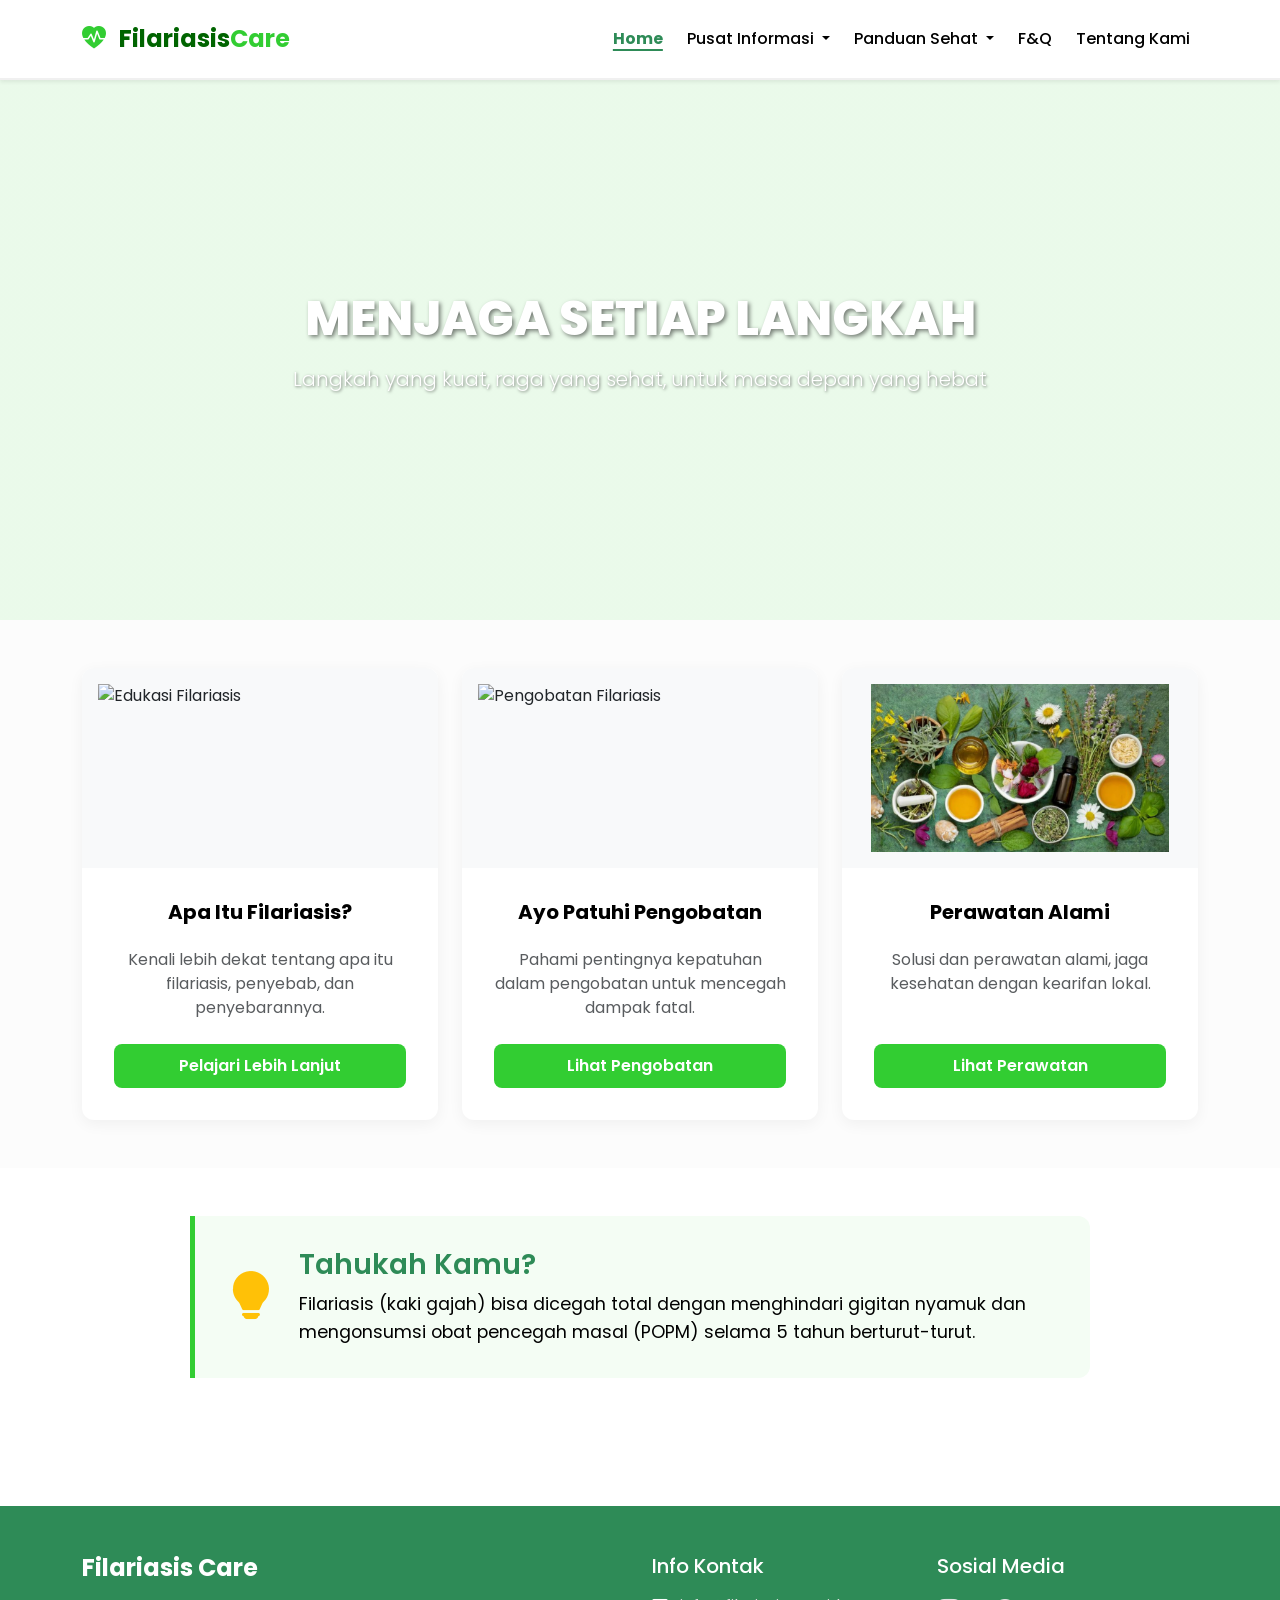
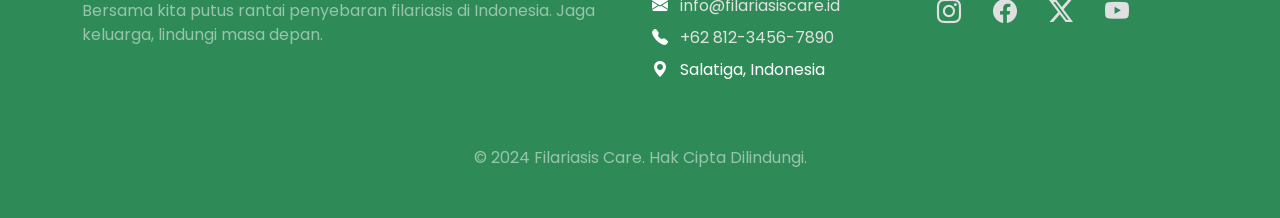
==== filariasis-care/index.html @ c5ff890a "nav update" ====
<!DOCTYPE html>
<html lang="id">

<head>
    <meta charset="UTF-8">
    <meta name="viewport" content="width=device-width, initial-scale=1.0">
    <title>Filariasis Care - Home</title>

    <link href="https://fonts.googleapis.com/css2?family=Poppins:wght@300;400;500;600;700;800&display=swap"
        rel="stylesheet">

    <!-- Bootstrap 5 -->
    <link href="https://cdn.jsdelivr.net/npm/bootstrap@5.3.2/dist/css/bootstrap.min.css" rel="stylesheet">
    <!-- Bootstrap Icons -->
    <link rel="stylesheet" href="https://cdn.jsdelivr.net/npm/bootstrap-icons@1.11.1/font/bootstrap-icons.css">
    <!-- Buat connect ke CSS -->
    <link rel="stylesheet" href="style.css">
</head>

<body>

    <!-- Header/Navbar -->
    <nav class="navbar navbar-expand-lg navbar-custom py-3 sticky-top shadow-sm">
        <div class="container">
            <a class="navbar-brand navbar-brand-logo" href="index.html">
                <i class="bi bi-heart-pulse-fill me-2" style="color: var(--btn-color);"></i>
                Filariasis<span>Care</span>
            </a>
            <button class="navbar-toggler" type="button" data-bs-toggle="collapse" data-bs-target="#navbarNav"
                aria-controls="navbarNav" aria-expanded="false" aria-label="Toggle navigation">
                <span class="navbar-toggler-icon"></span>
            </button>
            <div class="collapse navbar-collapse justify-content-end" id="navbarNav">
                <ul class="navbar-nav gap-2">
                    <li class="nav-item">
                        <a class="nav-link active fw-bold" href="index.html">Home</a>
                    </li>
                    <li class="nav-item dropdown">
                        <a class="nav-link dropdown-toggle" href="#" role="button" data-bs-toggle="dropdown"
                            aria-expanded="false">
                            Pusat Informasi
                        </a>
                        <ul class="dropdown-menu border-0 shadow-sm">
                            <li><a class="dropdown-item" href="infografis.html">Infografis</a></li>
                            <li><a class="dropdown-item" href="edukasi.html">Edukasi</a></li>
                        </ul>
                    </li>
                    <li class="nav-item dropdown">
                        <a class="nav-link dropdown-toggle" href="#" role="button" data-bs-toggle="dropdown"
                            aria-expanded="false">
                            Panduan Sehat
                        </a>
                        <ul class="dropdown-menu border-0 shadow-sm">
                            <li><a class="dropdown-item" href="pengobatan.html">Kepatuhan Pengobatan</a></li>
                            <li><a class="dropdown-item" href="perawatan-alami.html">Perawatan Alami</a></li>
                        </ul>
                    </li>
                    <li class="nav-item">
                        <a class="nav-link" href="f-q.html">F&Q</a>
                    </li>
                    <li class="nav-item">
                        <a class="nav-link" href="tentang-kami.html">Tentang Kami</a>
                    </li>
                </ul>
            </div>
        </div>
    </nav>

    <!-- Main -->
    <main>
        <!-- Section 1: Hero -->
        <section class="hero-section text-center">
            <div class="container">
                <h1 class="hero-title">MENJAGA SETIAP LANGKAH</h1>
                <p class="hero-subtitle">Langkah yang kuat, raga yang sehat, untuk masa depan yang hebat</p>
            </div>
        </section>

        <!-- Section 2: Cards -->
        <section class="py-5" style="background-color: #fcfcfc;">
            <div class="container">
                <div class="row g-4 align-items-stretch">

                    <!-- Card 1 -->
                    <div class="col-md-4">
                        <div class="card custom-card">
                            <div class="card-img-top-wrapper">
                                <!-- tempat Image -->
                                <img src="/filariasiscare_assets/home/Apaitu.png" alt="Edukasi Filariasis">
                            </div>
                            <div class="card-body">
                                <h3 class="card-title">Apa Itu Filariasis?</h3>
                                <p class="card-text text-muted mb-4 text-center">Kenali lebih dekat tentang apa itu
                                    filariasis, penyebab, dan penyebarannya.</p>
                                <div class="text-center mt-auto">
                                    <a href="edukasi.html" class="btn btn-custom w-100">Pelajari Lebih Lanjut</a>
                                </div>
                            </div>
                        </div>
                    </div>

                    <!-- Card 2 -->
                    <div class="col-md-4">
                        <div class="card custom-card">
                            <div class="card-img-top-wrapper">
                                <!-- tempat Image -->
                                <img src="/filariasiscare_assets/home/Pengobatan.png" alt="Pengobatan Filariasis">
                            </div>
                            <div class="card-body">
                                <h3 class="card-title">Ayo Patuhi Pengobatan</h3>
                                <p class="card-text text-muted mb-4 text-center">Pahami pentingnya kepatuhan dalam
                                    pengobatan untuk mencegah dampak fatal.</p>
                                <div class="text-center mt-auto">
                                    <a href="pengobatan.html" class="btn btn-custom w-100">Lihat Pengobatan</a>
                                </div>
                            </div>
                        </div>
                    </div>

                    <!-- Card 3 -->
                    <div class="col-md-4">
                        <div class="card custom-card">
                            <div class="card-img-top-wrapper">
                                <!-- tempat Image -->
                                <img src="filariasiscare_assets/home/PerawatanAlami.png" alt="Perawatan Alami">
                            </div>
                            <div class="card-body">
                                <h3 class="card-title">Perawatan Alami</h3>
                                <p class="card-text text-muted mb-4 text-center">Solusi dan perawatan alami, jaga
                                    kesehatan dengan kearifan lokal.</p>
                                <div class="text-center mt-auto">
                                    <a href="perawatan-alami.html" class="btn btn-custom w-100">Lihat Perawatan</a>
                                </div>
                            </div>
                        </div>
                    </div>

                </div>
            </div>
        </section>

        <!-- Section 3: Info -->
        <section class="py-5">
            <div class="container">
                <div class="info-section mx-auto" style="max-width: 900px;">
                    <i class="bi bi-lightbulb-fill info-icon"></i>
                    <div class="info-text">
                        <h3 class="section-title mb-2">Tahukah Kamu?</h3>
                        <p>Filariasis (kaki gajah) bisa dicegah total dengan menghindari gigitan nyamuk dan mengonsumsi
                            obat pencegah masal (POPM) selama 5 tahun berturut-turut.</p>
                    </div>
                </div>
            </div>
        </section>
    </main>

    <!-- Footer -->
    <footer>
        <div class="container">
            <div class="row g-4">
                <div class="col-md-6 text-center text-md-start">
                    <h4 class="mb-3 text-white fw-bold">Filariasis Care</h4>
                    <p class="mb-0 text-white-50">Bersama kita putus rantai penyebaran filariasis di Indonesia. Jaga
                        keluarga, lindungi masa depan.</p>
                </div>
                <div class="col-md-3 text-center text-md-start">
                    <h5 class="text-white mb-3">Info Kontak</h5>
                    <ul class="list-unstyled">
                        <li class="mb-2"><i class="bi bi-envelope-fill me-2"></i> <a
                                href="mailto:info@filariasiscare.id">info@filariasiscare.id</a></li>
                        <li class="mb-2"><i class="bi bi-telephone-fill me-2"></i> <a href="tel:+628123456789">+62
                                812-3456-7890</a></li>
                        <li><i class="bi bi-geo-alt-fill me-2"></i> Salatiga, Indonesia</li>
                    </ul>
                </div>
                <div class="col-md-3 text-center text-md-start">
                    <h5 class="text-white mb-3">Sosial Media</h5>
                    <div class="social-icons d-flex justify-content-center justify-content-md-start gap-3">
                        <a href="#"><i class="bi bi-instagram"></i></a>
                        <a href="#"><i class="bi bi-facebook"></i></a>
                        <a href="#"><i class="bi bi-twitter-x"></i></a>
                        <a href="#"><i class="bi bi-youtube"></i></a>
                    </div>
                </div>
            </div>
            <div class="row mt-5">
                <div class="col-12 text-center text-white-50">
                    <p class="mb-0">&copy; 2024 Filariasis Care. Hak Cipta Dilindungi.</p>
                </div>
            </div>
        </div>
    </footer>

    <!-- Bootstrap 5 JS -->
    <script src="https://cdn.jsdelivr.net/npm/bootstrap@5.3.2/dist/js/bootstrap.bundle.min.js"></script>
</body>

</html>
---- filariasis-care/style.css ----
:root {
  --bg-color: #ffffff;
  --page-title: #006400;
  --section-title: #2E8B57;
  --card-text: #000000;
  --btn-color: #32CD32;
  --btn-hover: #2db32d;
}

body {
  background-color: var(--bg-color);
  font-family: 'Poppins', sans-serif;
  color: var(--card-text);
}

h1.page-title,
h2.page-title {
  color: var(--page-title);
  font-weight: 700;
}

h2.section-title,
h3.section-title {
  color: var(--section-title);
  font-weight: 600;
}

.btn-custom {
  background-color: var(--btn-color);
  color: #fff;
  border: none;
  border-radius: 8px;
  padding: 10px 20px;
  font-weight: 600;
  transition: all 0.3s ease;
}

.btn-custom:hover {
  background-color: var(--btn-hover);
  color: #fff;
  transform: translateY(-2px);
  box-shadow: 0 4px 8px rgba(0, 0, 0, 0.1);
}

/* Navbar Custom */
.navbar-custom {
  background-color: var(--bg-color);
  border-bottom: 2px solid #f0f0f0;
}

.navbar-custom .nav-link {
  color: var(--card-text);
  font-weight: 500;
  transition: color 0.3s ease;
}

.navbar-custom .nav-link:hover,
.navbar-custom .nav-link.active,
.navbar-custom .show>.nav-link {
  color: var(--section-title);
  text-decoration: underline;
  text-underline-offset: 5px;
  text-decoration-thickness: 2px;
}

.navbar-custom .dropdown-menu {
  border-radius: 12px;
  padding: 0.5rem;
  margin-top: 10px;
  background-color: #ffffff;
}

.navbar-custom .dropdown-item {
  border-radius: 8px;
  padding: 0.6rem 1.2rem;
  font-weight: 500;
  color: var(--card-text);
  transition: all 0.2s ease;
}

.navbar-custom .dropdown-item:hover {
  background-color: #f4fdf4;
  color: var(--section-title);
  transform: translateX(5px);
}

.navbar-brand-logo {
  font-size: 1.5rem;
  font-weight: 700;
  color: var(--page-title);
  text-decoration: none;
}

.navbar-brand-logo span {
  color: var(--btn-color);
}

/* Hero Section */
.hero-section {
  position: relative;
  background: linear-gradient(rgba(50, 205, 50, 0.1), rgba(50, 205, 50, 0.1)), url('/filariasiscare_assets/home/MenjagaSetiapLangkah.png') no-repeat center center/cover;
  height: 60vh;
  display: flex;
  align-items: center;
  justify-content: center;
  text-align: center;
  color: #fff;
}

.hero-title {
  font-size: 3rem;
  font-weight: 800;
  margin-bottom: 1rem;
  text-shadow: 2px 2px 4px rgba(0, 0, 0, 0.5);
}

.hero-subtitle {
  font-size: 1.25rem;
  font-weight: 300;
  text-shadow: 1px 1px 3px rgba(0, 0, 0, 0.5);
}

/* Cards */
.custom-card {
  border: none;
  border-radius: 12px;
  box-shadow: 0 4px 15px rgba(0, 0, 0, 0.05);
  transition: transform 0.3s ease, box-shadow 0.3s ease;
  height: 100%;
  overflow: hidden;
}

.custom-card:hover {
  transform: translateY(-5px);
  box-shadow: 0 10px 25px rgba(0, 0, 0, 0.1);
}

.custom-card .card-body {
  padding: 2rem;
  display: flex;
  flex-direction: column;
  justify-content: space-between;
}

.custom-card .card-title {
  font-size: 1.25rem;
  font-weight: 700;
  color: var(--card-text);
  margin-bottom: 1.5rem;
  text-align: center;
}

.custom-card .card-img-top-wrapper {
  height: 200px;
  width: 100%;
  overflow: hidden;
  background-color: #f8f9fa;
  display: flex;
  align-items: center;
  justify-content: center;
}

.custom-card .card-img-top-wrapper img {
  width: 100%;
  height: 100%;
  object-fit: contain;
  padding: 1rem;
}


.scrolling-wrapper {
  display: flex;
  flex-wrap: nowrap;
  overflow-x: auto;
  -webkit-overflow-scrolling: touch;
  padding-bottom: 1rem;
  gap: 1.5rem;
}

.scrolling-wrapper .card {
  flex: 0 0 auto;
  width: 280px;
}

.scrolling-wrapper::-webkit-scrollbar {
  height: 8px;
}

.scrolling-wrapper::-webkit-scrollbar-track {
  background: #f1f1f1;
  border-radius: 4px;
}

.scrolling-wrapper::-webkit-scrollbar-thumb {
  background: rgb(200, 200, 200);
  border-radius: 4px;
}

.scrolling-wrapper::-webkit-scrollbar-thumb:hover {
  background: rgb(160, 160, 160);
}

/* Info Section */
.info-section {
  background-color: #f4fdf4;
  border-left: 5px solid var(--btn-color);
  padding: 2rem;
  border-radius: 0 12px 12px 0;
  display: flex;
  align-items: center;
  gap: 1.5rem;
}

.info-icon {
  font-size: 3rem;
  color: #ffc107;
}

.info-text h3 {
  margin-bottom: 0.5rem;
}

.info-text p {
  margin-bottom: 0;
  font-size: 1.1rem;
  line-height: 1.6;
}

/* Footer */
footer {
  background-color: var(--section-title);
  color: #ffffff;
  padding: 3rem 0;
  margin-top: 5rem;
}

footer a {
  color: #e0e0e0;
  text-decoration: none;
  transition: color 0.3s;
}

footer a:hover {
  color: #ffffff;
}

footer .social-icons a {
  font-size: 1.5rem;
  margin-right: 1rem;
}
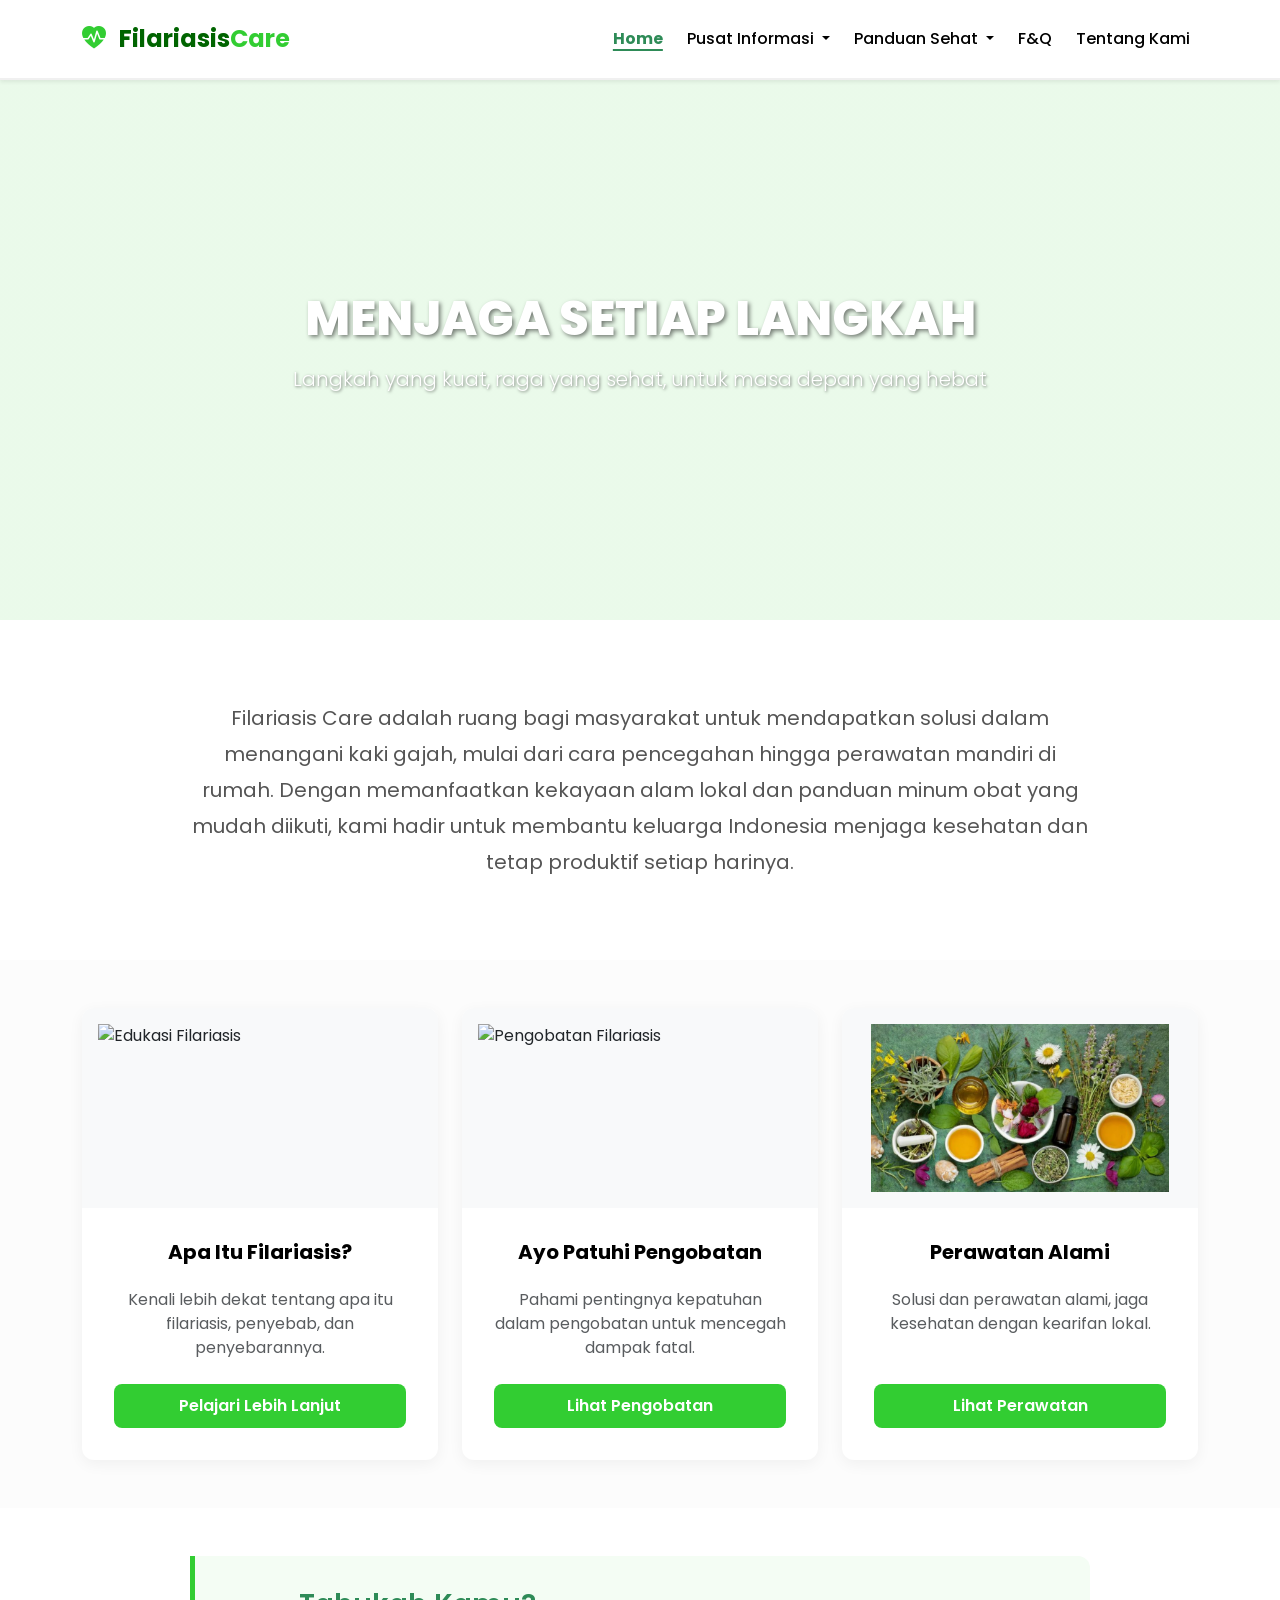
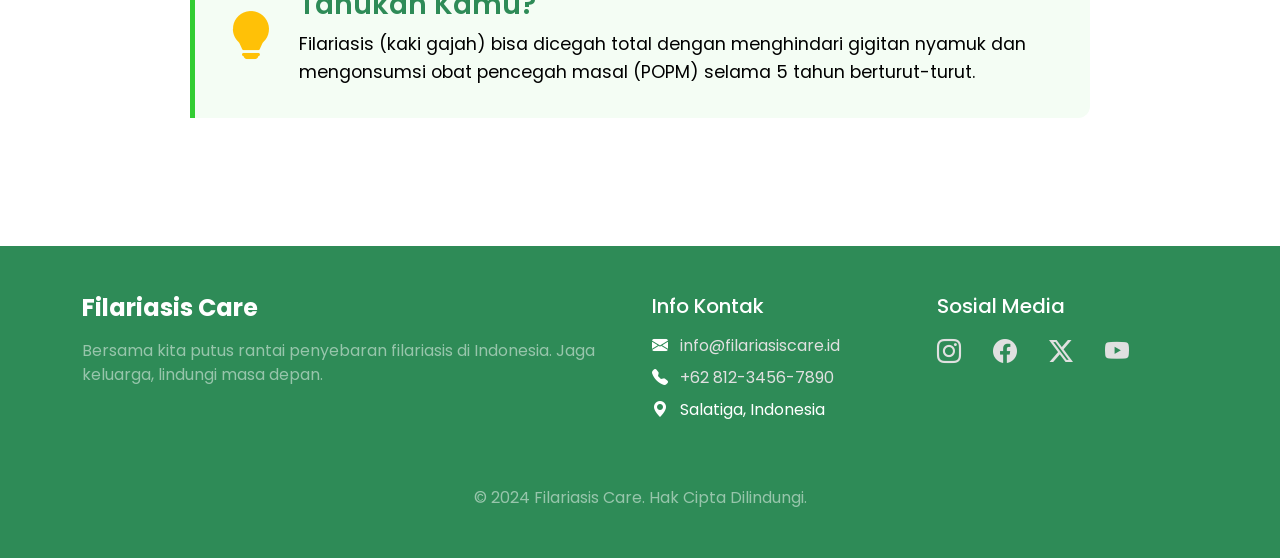
==== commit f7349a30: "home update" ====
--- a/filariasis-care/index.html
+++ b/filariasis-care/index.html
@@ -76,6 +76,18 @@
             </div>
         </section>
 
+        <!-- Section: Home Intro -->
+        <section class="home-intro text-center">
+            <div class="container">
+                <p class="home-intro-text">
+                    Filariasis Care adalah ruang bagi masyarakat untuk mendapatkan solusi dalam menangani kaki gajah,
+                    mulai dari cara pencegahan hingga perawatan mandiri di rumah. Dengan memanfaatkan kekayaan alam
+                    lokal dan panduan minum obat yang mudah diikuti, kami hadir untuk membantu keluarga Indonesia
+                    menjaga kesehatan dan tetap produktif setiap harinya.
+                </p>
+            </div>
+        </section>
+
         <!-- Section 2: Cards -->
         <section class="py-5" style="background-color: #fcfcfc;">
             <div class="container">
--- a/filariasis-care/style.css
+++ b/filariasis-care/style.css
@@ -120,6 +120,21 @@
   text-shadow: 1px 1px 3px rgba(0, 0, 0, 0.5);
 }
 
+/* Home Intro Section */
+.home-intro {
+  padding: 5rem 0;
+  background-color: #ffffff;
+}
+
+.home-intro-text {
+  font-size: 1.25rem;
+  line-height: 1.8;
+  color: #555;
+  max-width: 900px;
+  margin: 0 auto;
+  font-weight: 400;
+}
+
 /* Cards */
 .custom-card {
   border: none;
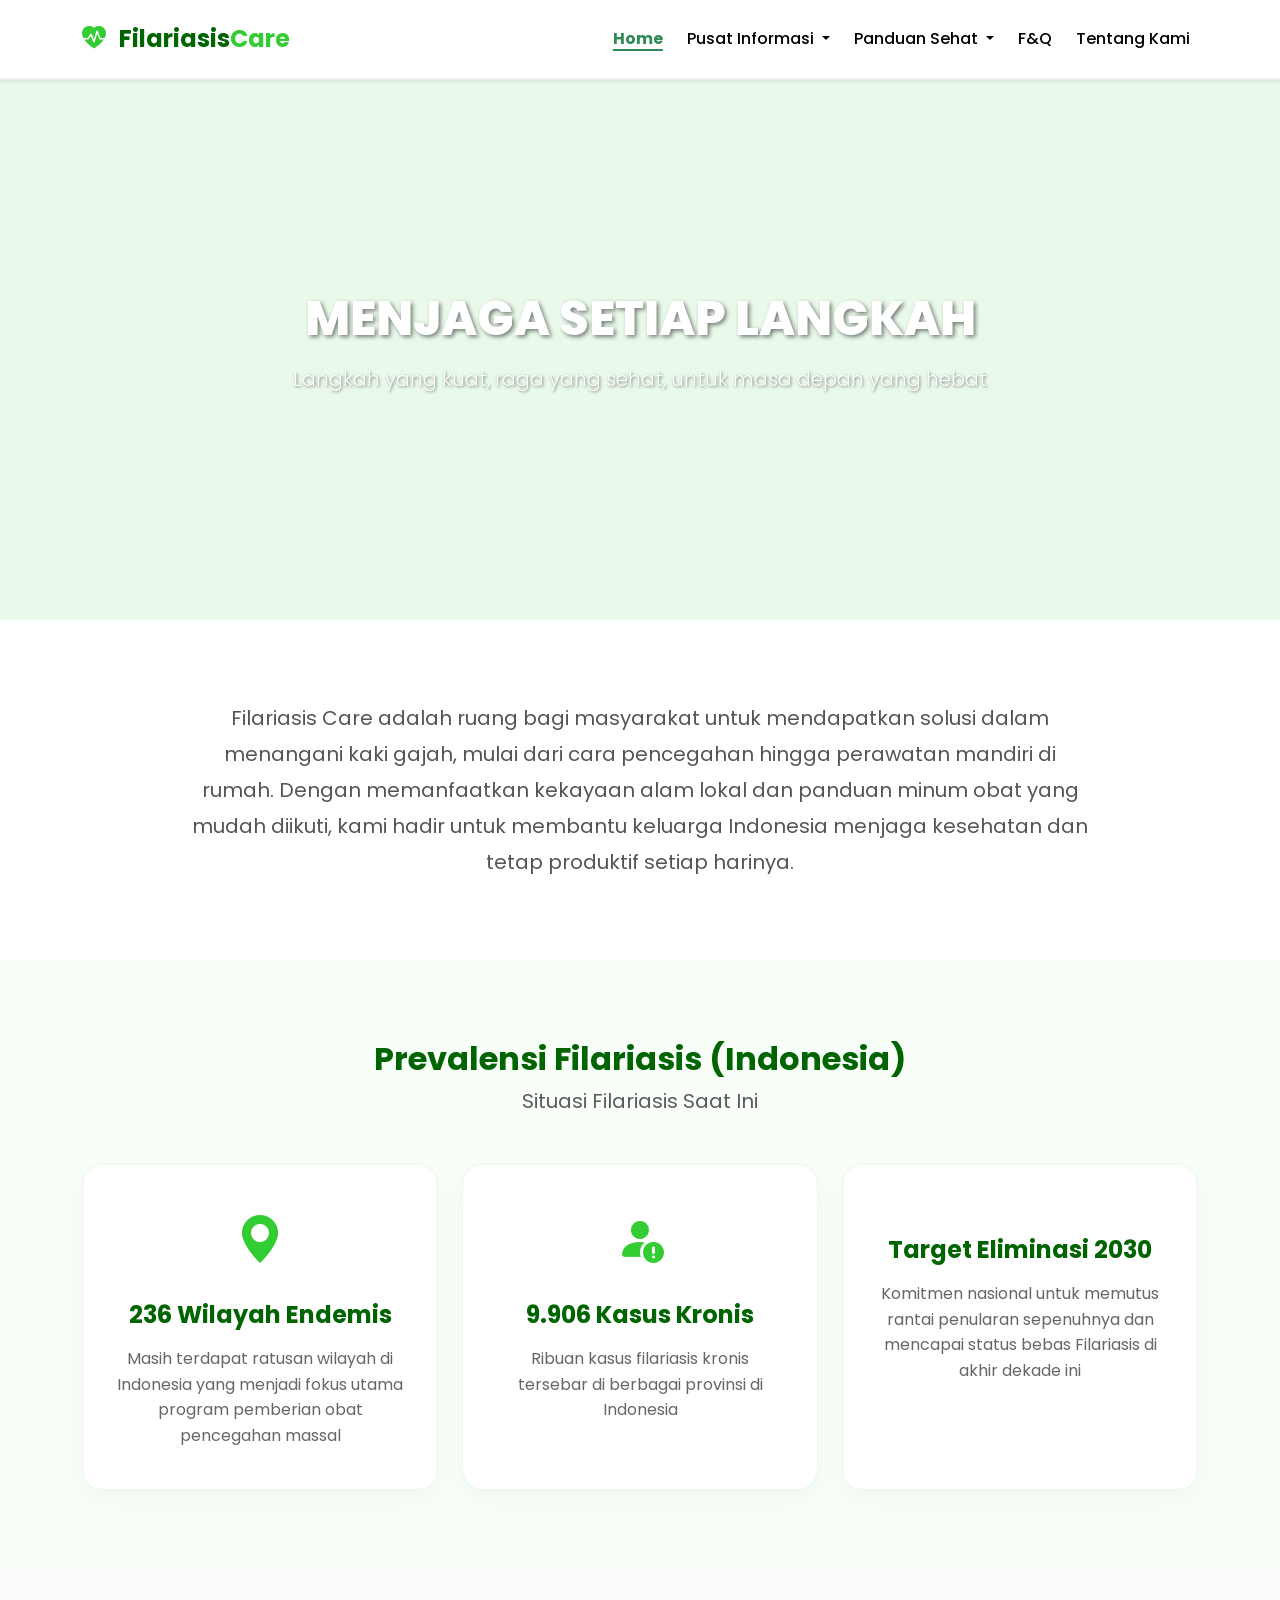
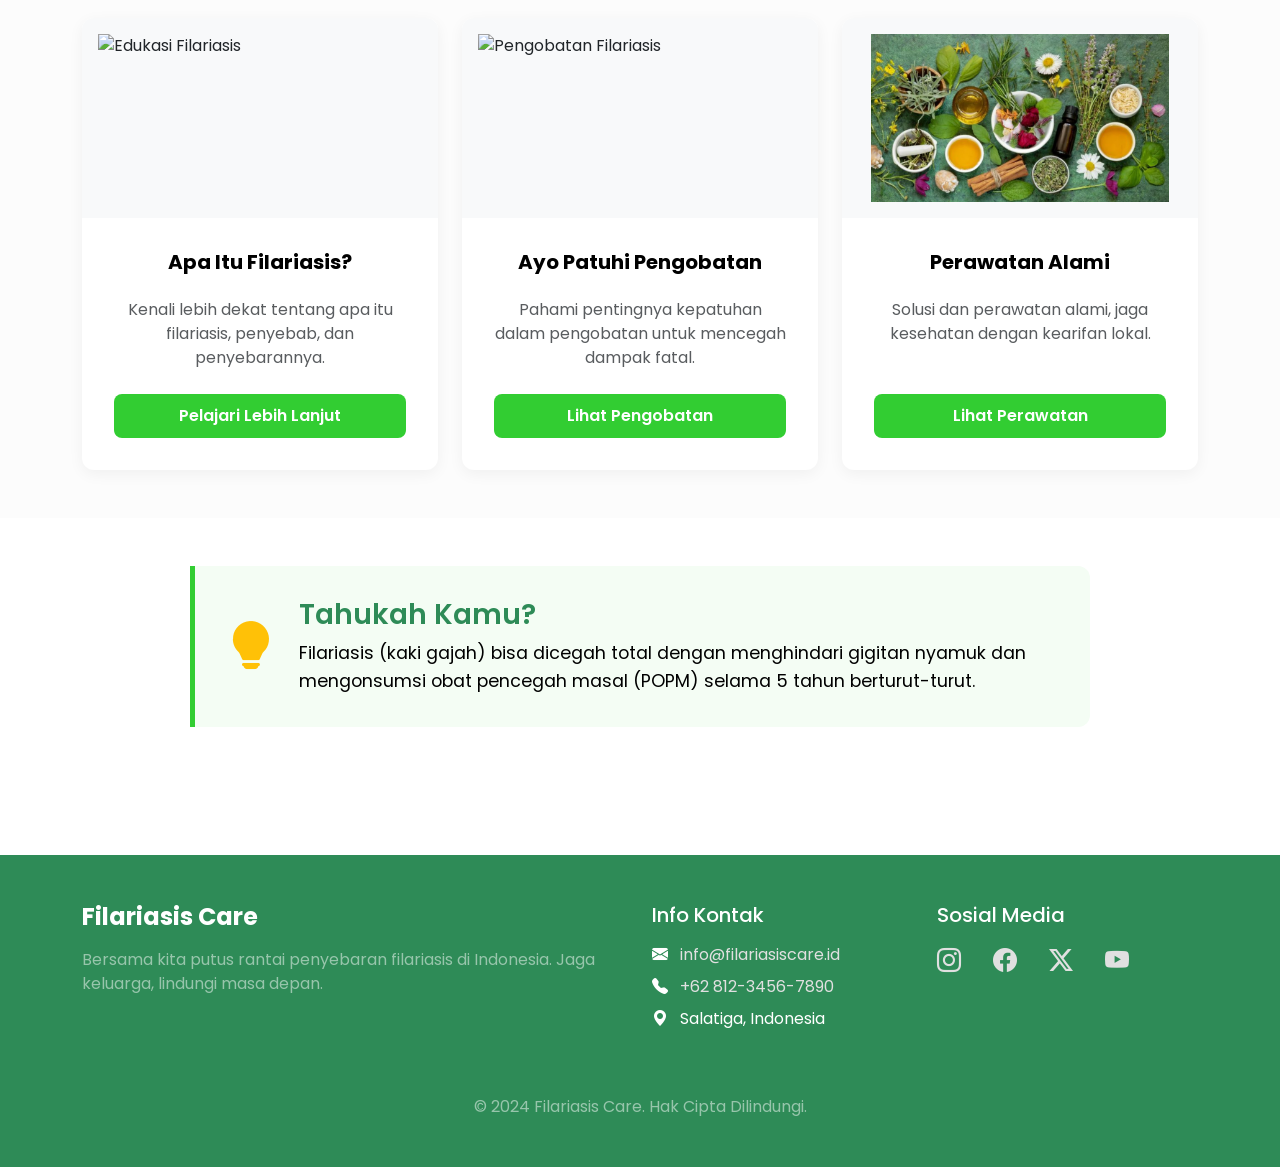
==== commit c3794c8c: "home update" ====
--- a/filariasis-care/index.html
+++ b/filariasis-care/index.html
@@ -88,6 +88,45 @@
             </div>
         </section>
 
+        <!-- Section: Prevalensi -->
+        <section class="prevalence-section">
+            <div class="container">
+                <div class="text-center mb-5">
+                    <h2 class="page-title mb-2">Prevalensi Filariasis (Indonesia)</h2>
+                    <p class="text-muted fs-5">Situasi Filariasis Saat Ini</p>
+                </div>
+                <div class="row g-4">
+                    <!-- Card 1 -->
+                    <div class="col-md-4">
+                        <div class="prevalence-card text-center">
+                            <i class="bi bi-geo-alt-fill prevalence-icon"></i>
+                            <h3 class="prevalence-title">236 Wilayah Endemis</h3>
+                            <p class="prevalence-text">Masih terdapat ratusan wilayah di Indonesia yang menjadi fokus
+                                utama program pemberian obat pencegahan massal</p>
+                        </div>
+                    </div>
+                    <!-- Card 2 -->
+                    <div class="col-md-4">
+                        <div class="prevalence-card text-center">
+                            <i class="bi bi-person-fill-exclamation prevalence-icon"></i>
+                            <h3 class="prevalence-title">9.906 Kasus Kronis</h3>
+                            <p class="prevalence-text">Ribuan kasus filariasis kronis tersebar di berbagai provinsi di
+                                Indonesia</p>
+                        </div>
+                    </div>
+                    <!-- Card 3 -->
+                    <div class="col-md-4">
+                        <div class="prevalence-card text-center">
+                            <i class="bi bi-target prevalence-icon"></i>
+                            <h3 class="prevalence-title">Target Eliminasi 2030</h3>
+                            <p class="prevalence-text">Komitmen nasional untuk memutus rantai penularan sepenuhnya dan
+                                mencapai status bebas Filariasis di akhir dekade ini</p>
+                        </div>
+                    </div>
+                </div>
+            </div>
+        </section>
+
         <!-- Section 2: Cards -->
         <section class="py-5" style="background-color: #fcfcfc;">
             <div class="container">
--- a/filariasis-care/style.css
+++ b/filariasis-care/style.css
@@ -135,6 +135,50 @@
   font-weight: 400;
 }
 
+/* Prevalence Section */
+.prevalence-section {
+  padding: 5rem 0;
+  background-color: #f8fef8;
+}
+
+.prevalence-card {
+  background: #ffffff;
+  border: none;
+  border-radius: 20px;
+  padding: 2.5rem 2rem;
+  height: 100%;
+  transition: all 0.3s ease;
+  box-shadow: 0 10px 30px rgba(0, 0, 0, 0.03);
+  border: 1px solid rgba(50, 205, 50, 0.1);
+}
+
+.prevalence-card:hover {
+  transform: translateY(-10px);
+  box-shadow: 0 15px 40px rgba(0, 0, 0, 0.08);
+  border-color: var(--btn-color);
+}
+
+.prevalence-icon {
+  font-size: 3rem;
+  color: var(--btn-color);
+  margin-bottom: 1.5rem;
+  display: inline-block;
+}
+
+.prevalence-title {
+  font-size: 1.5rem;
+  font-weight: 700;
+  color: var(--page-title);
+  margin-bottom: 1rem;
+}
+
+.prevalence-text {
+  font-size: 1rem;
+  color: #666;
+  line-height: 1.6;
+  margin-bottom: 0;
+}
+
 /* Cards */
 .custom-card {
   border: none;
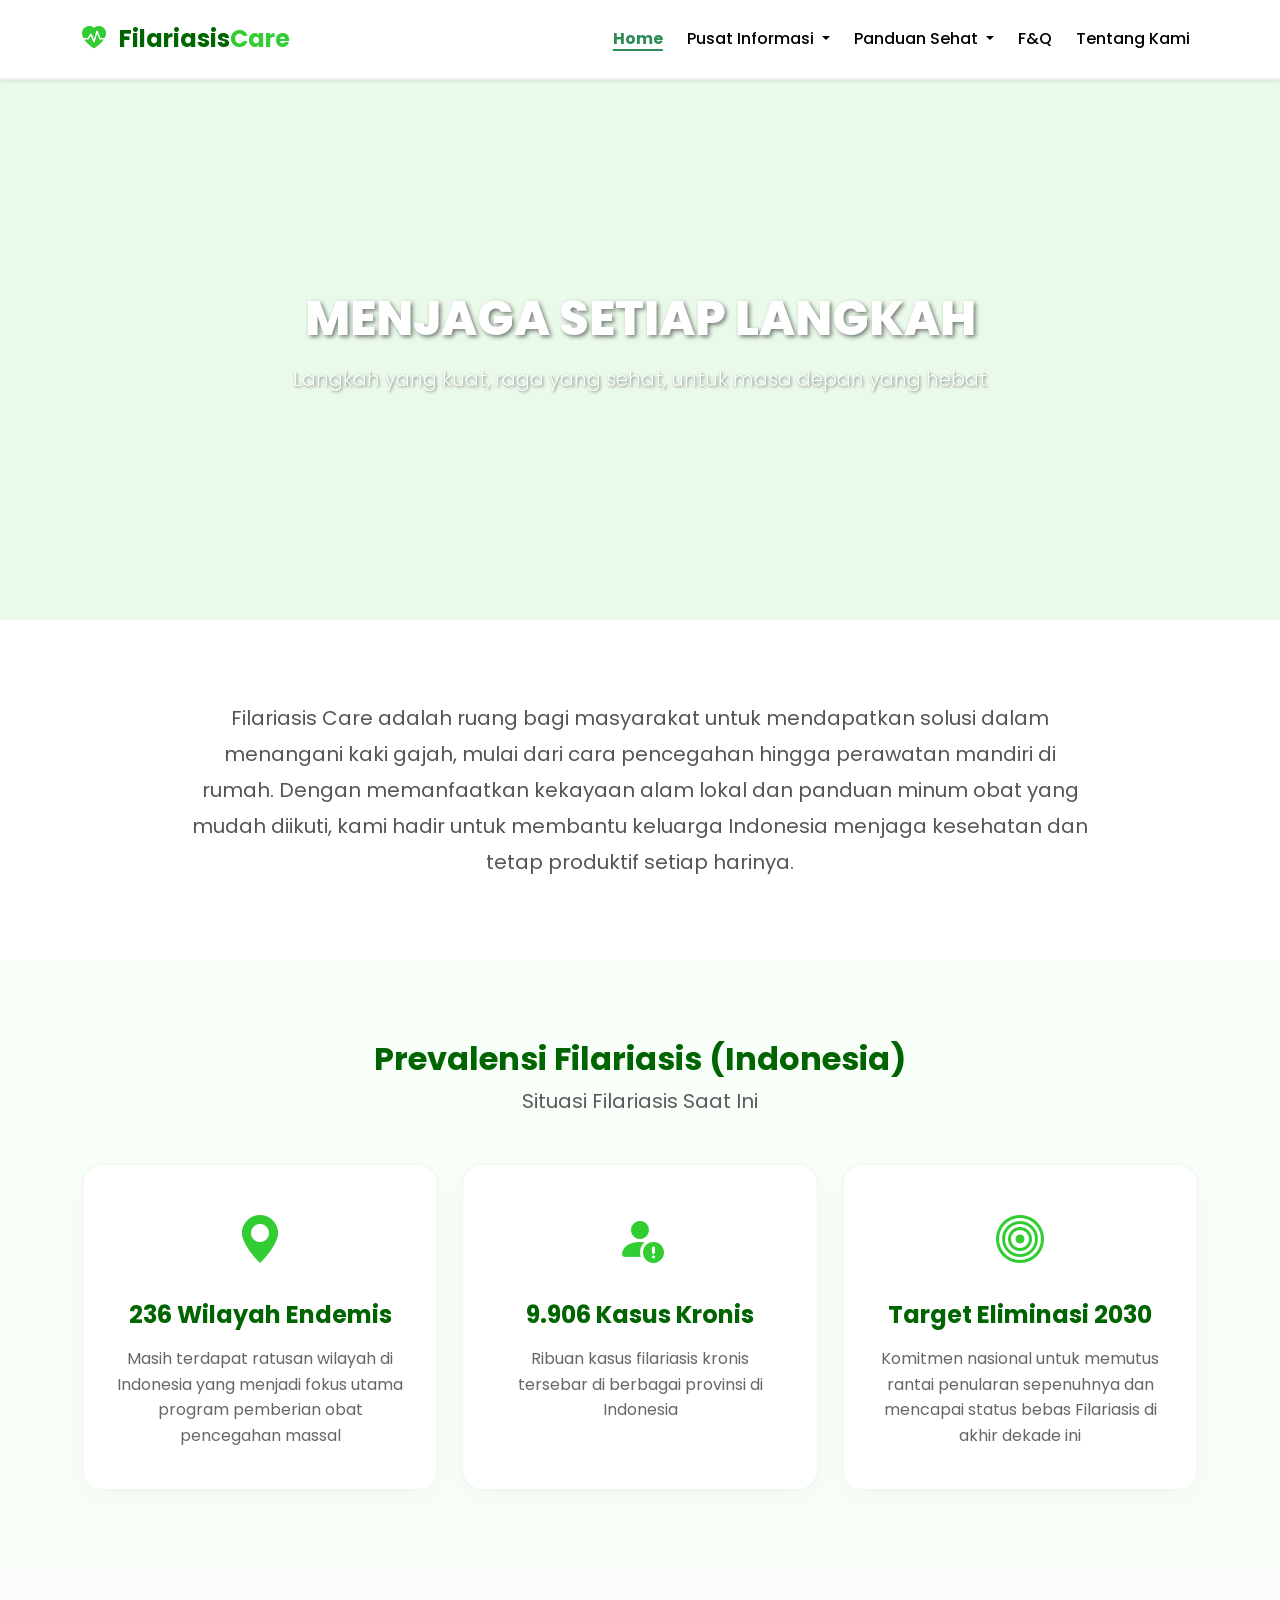
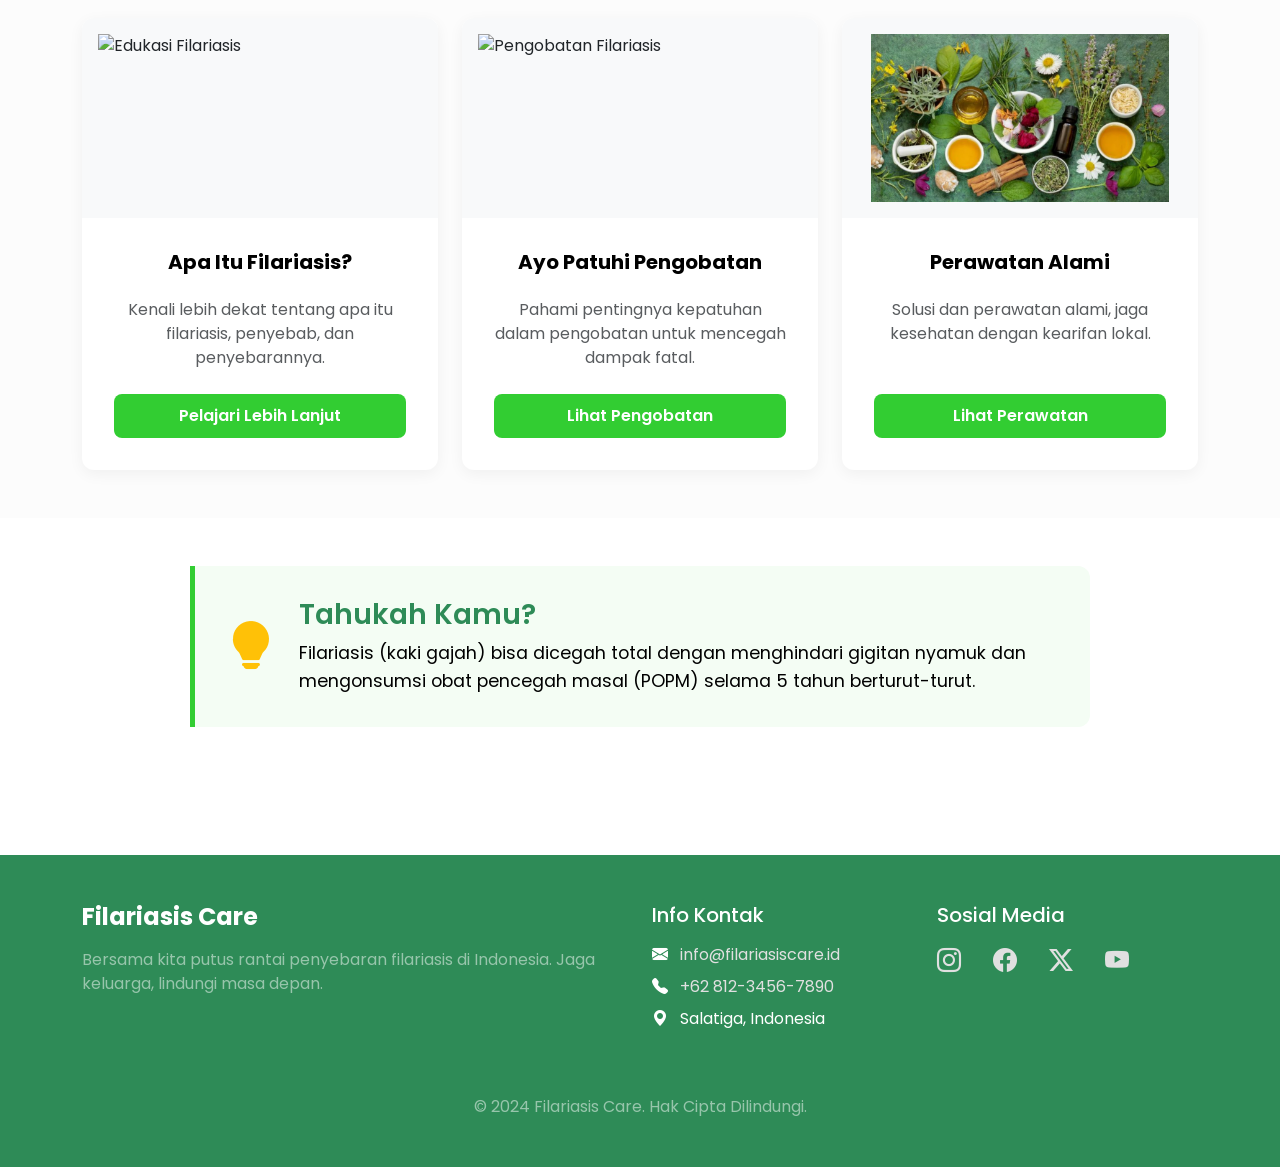
==== commit 1b35d232: "home update" ====
--- a/filariasis-care/index.html
+++ b/filariasis-care/index.html
@@ -117,7 +117,7 @@
                     <!-- Card 3 -->
                     <div class="col-md-4">
                         <div class="prevalence-card text-center">
-                            <i class="bi bi-target prevalence-icon"></i>
+                            <i class="bi bi-bullseye prevalence-icon"></i>
                             <h3 class="prevalence-title">Target Eliminasi 2030</h3>
                             <p class="prevalence-text">Komitmen nasional untuk memutus rantai penularan sepenuhnya dan
                                 mencapai status bebas Filariasis di akhir dekade ini</p>
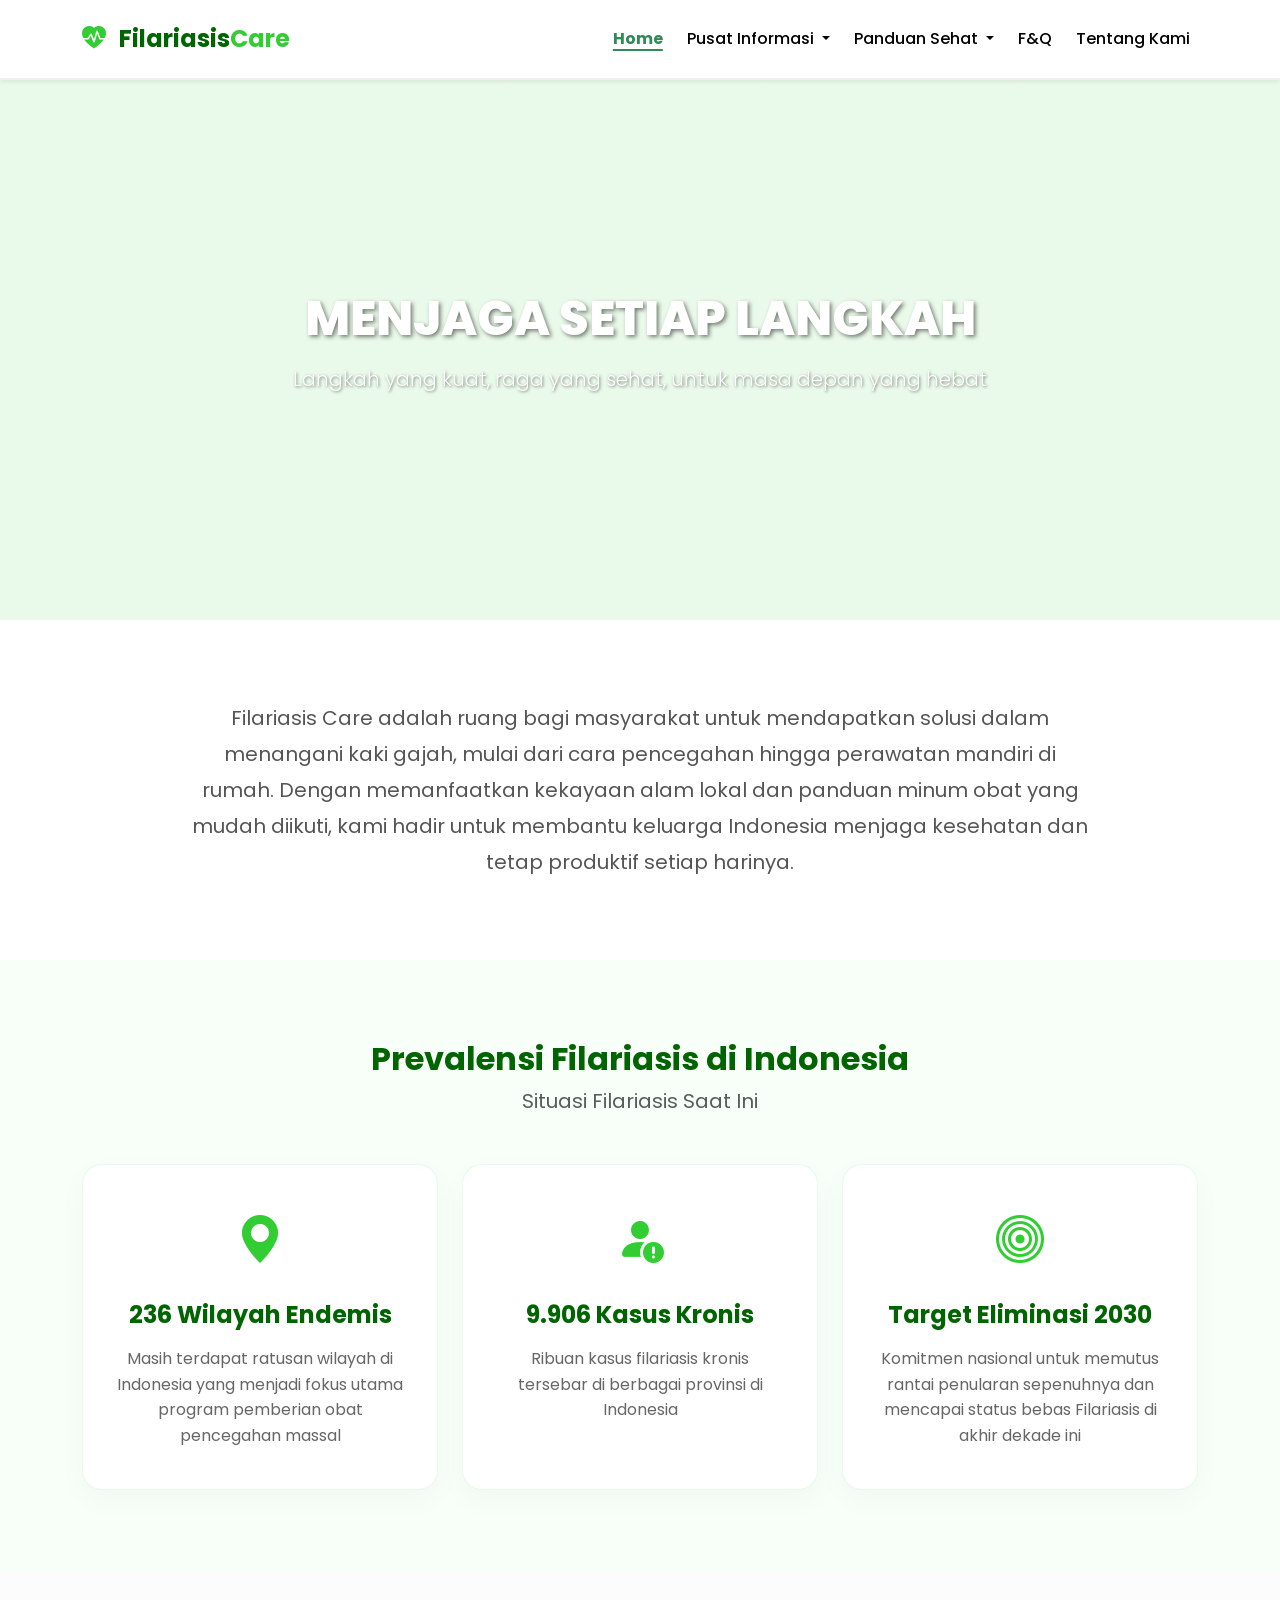
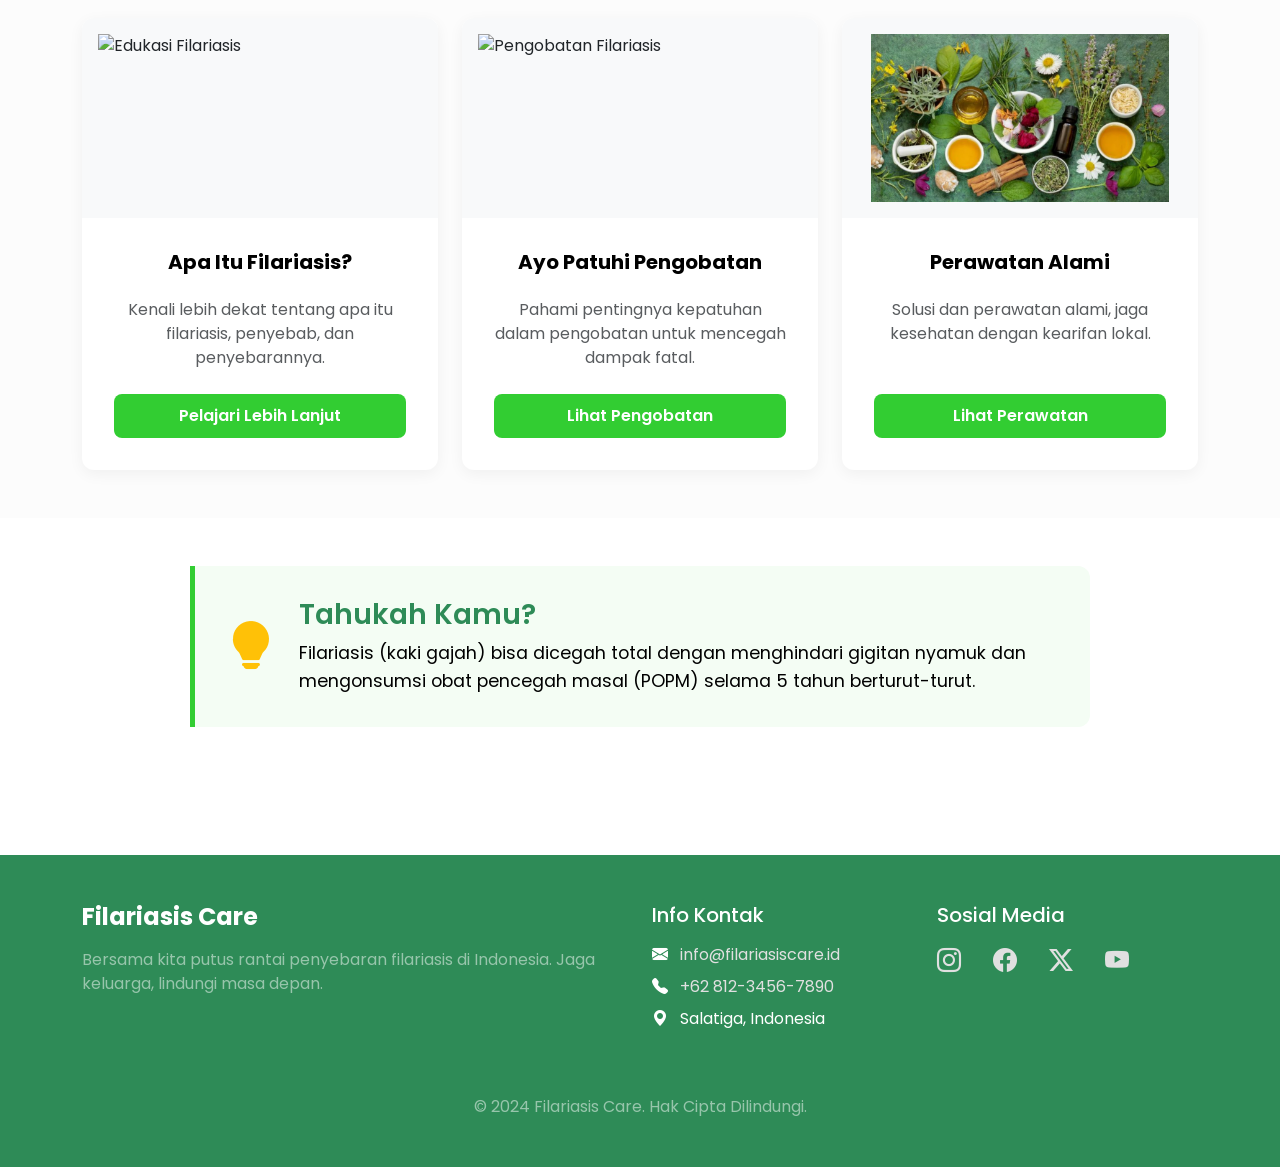
==== commit 8ca1a97e: "home update" ====
--- a/filariasis-care/index.html
+++ b/filariasis-care/index.html
@@ -92,7 +92,7 @@
         <section class="prevalence-section">
             <div class="container">
                 <div class="text-center mb-5">
-                    <h2 class="page-title mb-2">Prevalensi Filariasis (Indonesia)</h2>
+                    <h2 class="page-title mb-2">Prevalensi Filariasis di Indonesia</h2>
                     <p class="text-muted fs-5">Situasi Filariasis Saat Ini</p>
                 </div>
                 <div class="row g-4">
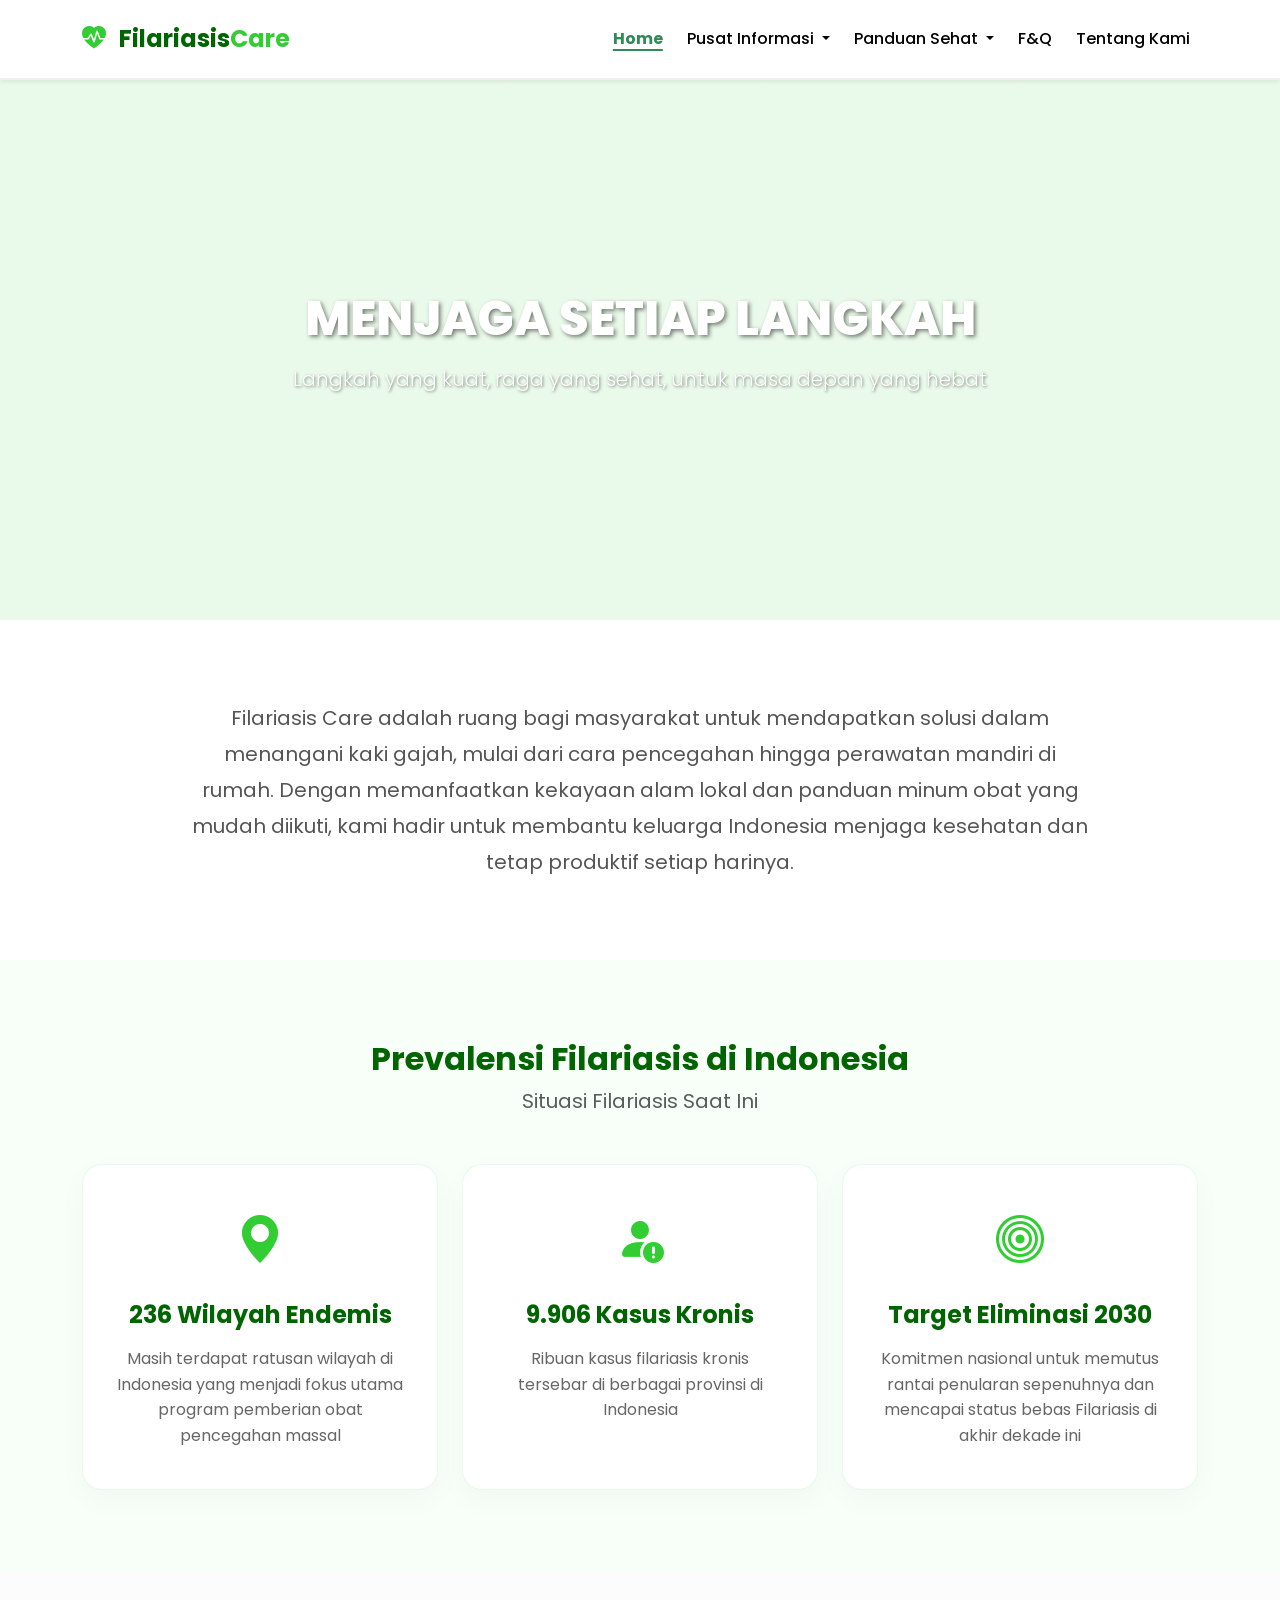
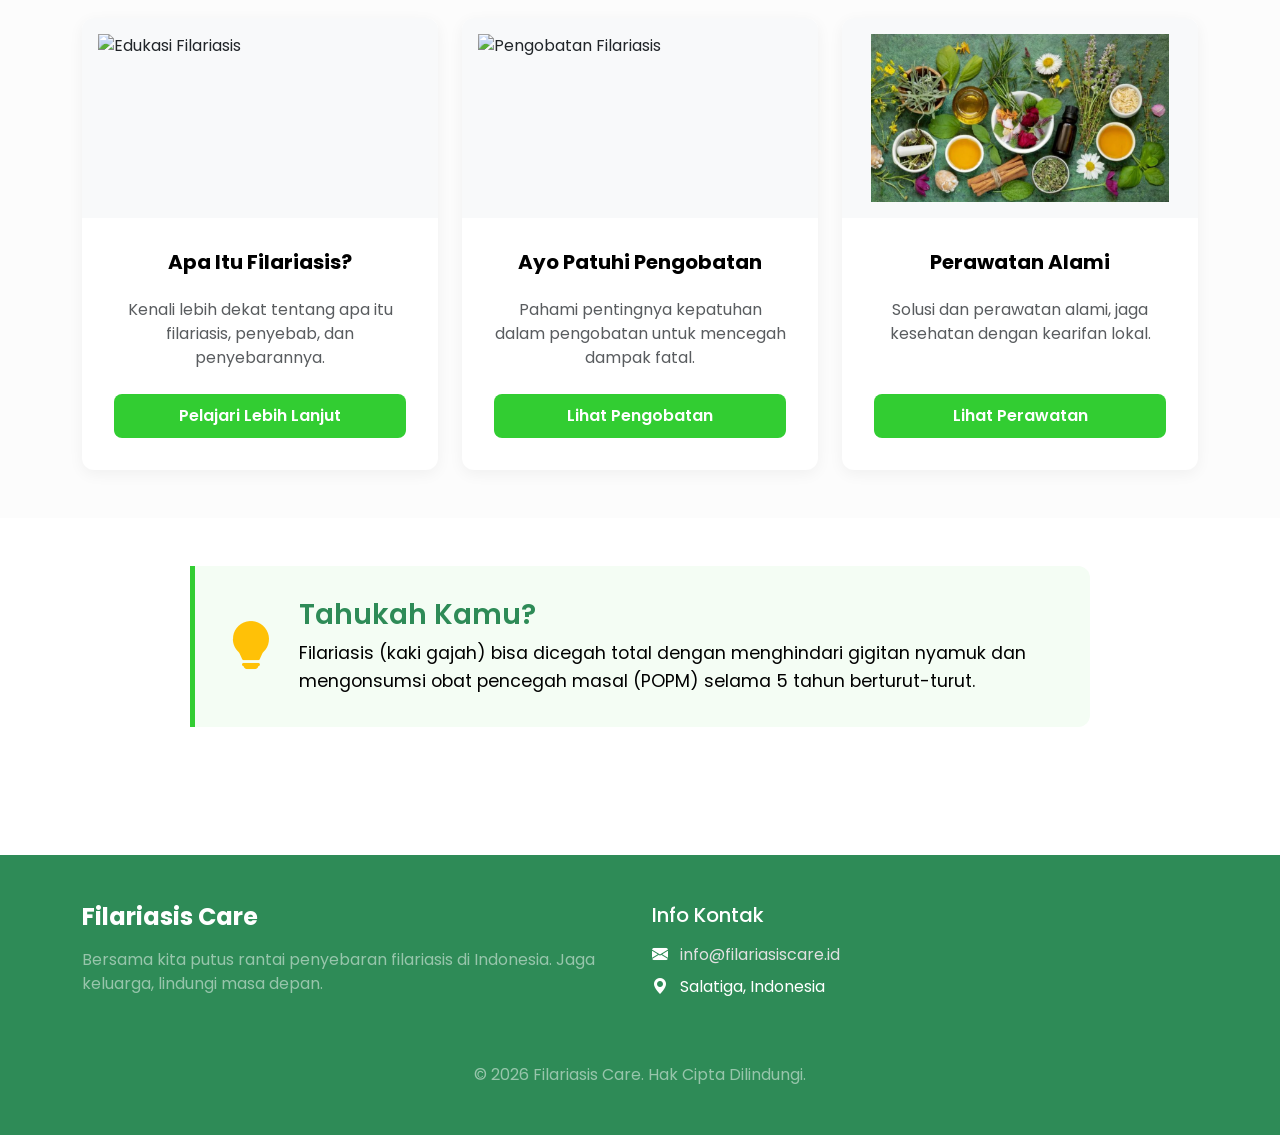
==== commit e8777a9f: "footer update" ====
--- a/filariasis-care/index.html
+++ b/filariasis-care/index.html
@@ -219,24 +219,14 @@
                     <ul class="list-unstyled">
                         <li class="mb-2"><i class="bi bi-envelope-fill me-2"></i> <a
                                 href="mailto:info@filariasiscare.id">info@filariasiscare.id</a></li>
-                        <li class="mb-2"><i class="bi bi-telephone-fill me-2"></i> <a href="tel:+628123456789">+62
-                                812-3456-7890</a></li>
                         <li><i class="bi bi-geo-alt-fill me-2"></i> Salatiga, Indonesia</li>
                     </ul>
                 </div>
-                <div class="col-md-3 text-center text-md-start">
-                    <h5 class="text-white mb-3">Sosial Media</h5>
-                    <div class="social-icons d-flex justify-content-center justify-content-md-start gap-3">
-                        <a href="#"><i class="bi bi-instagram"></i></a>
-                        <a href="#"><i class="bi bi-facebook"></i></a>
-                        <a href="#"><i class="bi bi-twitter-x"></i></a>
-                        <a href="#"><i class="bi bi-youtube"></i></a>
-                    </div>
-                </div>
+                <!-- Sosial Media section removed -->
             </div>
             <div class="row mt-5">
                 <div class="col-12 text-center text-white-50">
-                    <p class="mb-0">&copy; 2024 Filariasis Care. Hak Cipta Dilindungi.</p>
+                    <p class="mb-0">&copy; 2026 Filariasis Care. Hak Cipta Dilindungi.</p>
                 </div>
             </div>
         </div>
--- a/filariasis-care/style.css
+++ b/filariasis-care/style.css
@@ -84,6 +84,11 @@
   transform: translateX(5px);
 }
 
+.navbar-custom .dropdown-item.active {
+  background-color: var(--btn-color);
+  color: #ffffff !important;
+}
+
 .navbar-brand-logo {
   font-size: 1.5rem;
   font-weight: 700;
@@ -179,6 +184,48 @@
   margin-bottom: 0;
 }
 
+/* FAQ Accordion Styles */
+.faq-accordion .accordion-item {
+  border: none;
+  margin-bottom: 1rem;
+  border-radius: 12px !important;
+  overflow: hidden;
+  box-shadow: 0 4px 12px rgba(0, 0, 0, 0.05);
+}
+
+.faq-accordion .accordion-button {
+  background-color: #ffffff;
+  color: var(--page-title);
+  font-weight: 600;
+  padding: 1.25rem 1.5rem;
+  border: none;
+  box-shadow: none;
+  transition: all 0.3s ease;
+}
+
+.faq-accordion .accordion-button:not(.collapsed) {
+  background-color: #f4fdf4;
+  color: var(--btn-color);
+  box-shadow: inset 0 -1px 0 rgba(0, 0, 0, .125);
+}
+
+.faq-accordion .accordion-button:focus {
+  box-shadow: none;
+  border: none;
+}
+
+.faq-accordion .accordion-button::after {
+  background-size: 1rem;
+  transition: transform 0.3s ease;
+}
+
+.faq-accordion .accordion-body {
+  padding: 1.5rem;
+  color: #555;
+  line-height: 1.7;
+  background-color: #ffffff;
+}
+
 /* Cards */
 .custom-card {
   border: none;
@@ -306,4 +353,141 @@
 footer .social-icons a {
   font-size: 1.5rem;
   margin-right: 1rem;
+}
+
+/* Treatment Page Styles */
+.treatment-card {
+  border: none;
+  border-radius: 15px;
+  background-color: #fff;
+  transition: transform 0.3s ease, box-shadow 0.3s ease;
+  cursor: pointer;
+}
+
+.treatment-card:hover {
+  transform: translateY(-5px);
+  box-shadow: 0 10px 20px rgba(0, 0, 0, 0.1) !important;
+}
+
+.drug-icon-wrapper {
+  width: 80px;
+  height: 80px;
+  background-color: #f4fdf4;
+  border-radius: 50%;
+  display: flex;
+  align-items: center;
+  justify-content: center;
+  margin: 0 auto 1.5rem;
+  color: var(--btn-color);
+  font-size: 2rem;
+}
+
+.horizontal-scroll-wrapper {
+  display: flex;
+  overflow-x: auto;
+  gap: 1.5rem;
+  padding: 1rem 0.5rem 2rem;
+  scrollbar-width: thin;
+  scrollbar-color: var(--btn-color) #f0f0f0;
+}
+
+.horizontal-scroll-wrapper::-webkit-scrollbar {
+  height: 6px;
+}
+
+.horizontal-scroll-wrapper::-webkit-scrollbar-track {
+  background: #f0f0f0;
+  border-radius: 10px;
+}
+
+.horizontal-scroll-wrapper::-webkit-scrollbar-thumb {
+  background: var(--btn-color);
+  border-radius: 10px;
+}
+
+.side-effect-card {
+  flex: 0 0 220px;
+  background: #fff;
+  padding: 1.5rem;
+  border-radius: 15px;
+  text-align: center;
+  box-shadow: 0 4px 10px rgba(0, 0, 0, 0.05);
+  display: flex;
+  flex-direction: column;
+  align-items: center;
+  gap: 1rem;
+}
+
+.side-effect-img {
+  width: 100%;
+  height: 140px;
+  object-fit: cover;
+  border-radius: 10px;
+}
+
+.drug-card {
+  flex: 0 0 300px;
+  background: #fff;
+  padding: 1.5rem;
+  border-radius: 20px;
+  box-shadow: 0 5px 15px rgba(0, 0, 0, 0.05);
+  display: flex;
+  flex-direction: column;
+  transition: transform 0.3s ease;
+}
+
+.drug-card:hover {
+  transform: translateY(-5px);
+}
+
+.drug-img-wrapper {
+  width: 100%;
+  height: 180px;
+  background: #f8f9fa;
+  border-radius: 15px;
+  overflow: hidden;
+  margin-bottom: 1.5rem;
+}
+
+.drug-img {
+  width: 100%;
+  height: 100%;
+  object-fit: contain;
+  padding: 1rem;
+}
+
+.aman-card {
+  background: #fff;
+  padding: 2rem;
+  border-radius: 20px;
+  text-align: center;
+  height: 100%;
+  border-top: 5px solid var(--btn-color);
+  box-shadow: 0 5px 15px rgba(0, 0, 0, 0.05);
+}
+
+.aman-letter {
+  font-size: 3.5rem;
+  font-weight: 800;
+  color: var(--btn-color);
+  line-height: 1;
+  margin-bottom: 1rem;
+}
+
+.modal-content {
+  border-radius: 20px;
+  border: none;
+}
+
+.modal-header {
+  background-color: #f4fdf4;
+  border-bottom: 1px solid rgba(0, 0, 0, 0.05);
+  border-radius: 20px 20px 0 0 !important;
+}
+
+.warning-box {
+  background-color: #fff3cd;
+  border-left: 5px solid #ffc107;
+  padding: 1.5rem;
+  border-radius: 10px;
 }
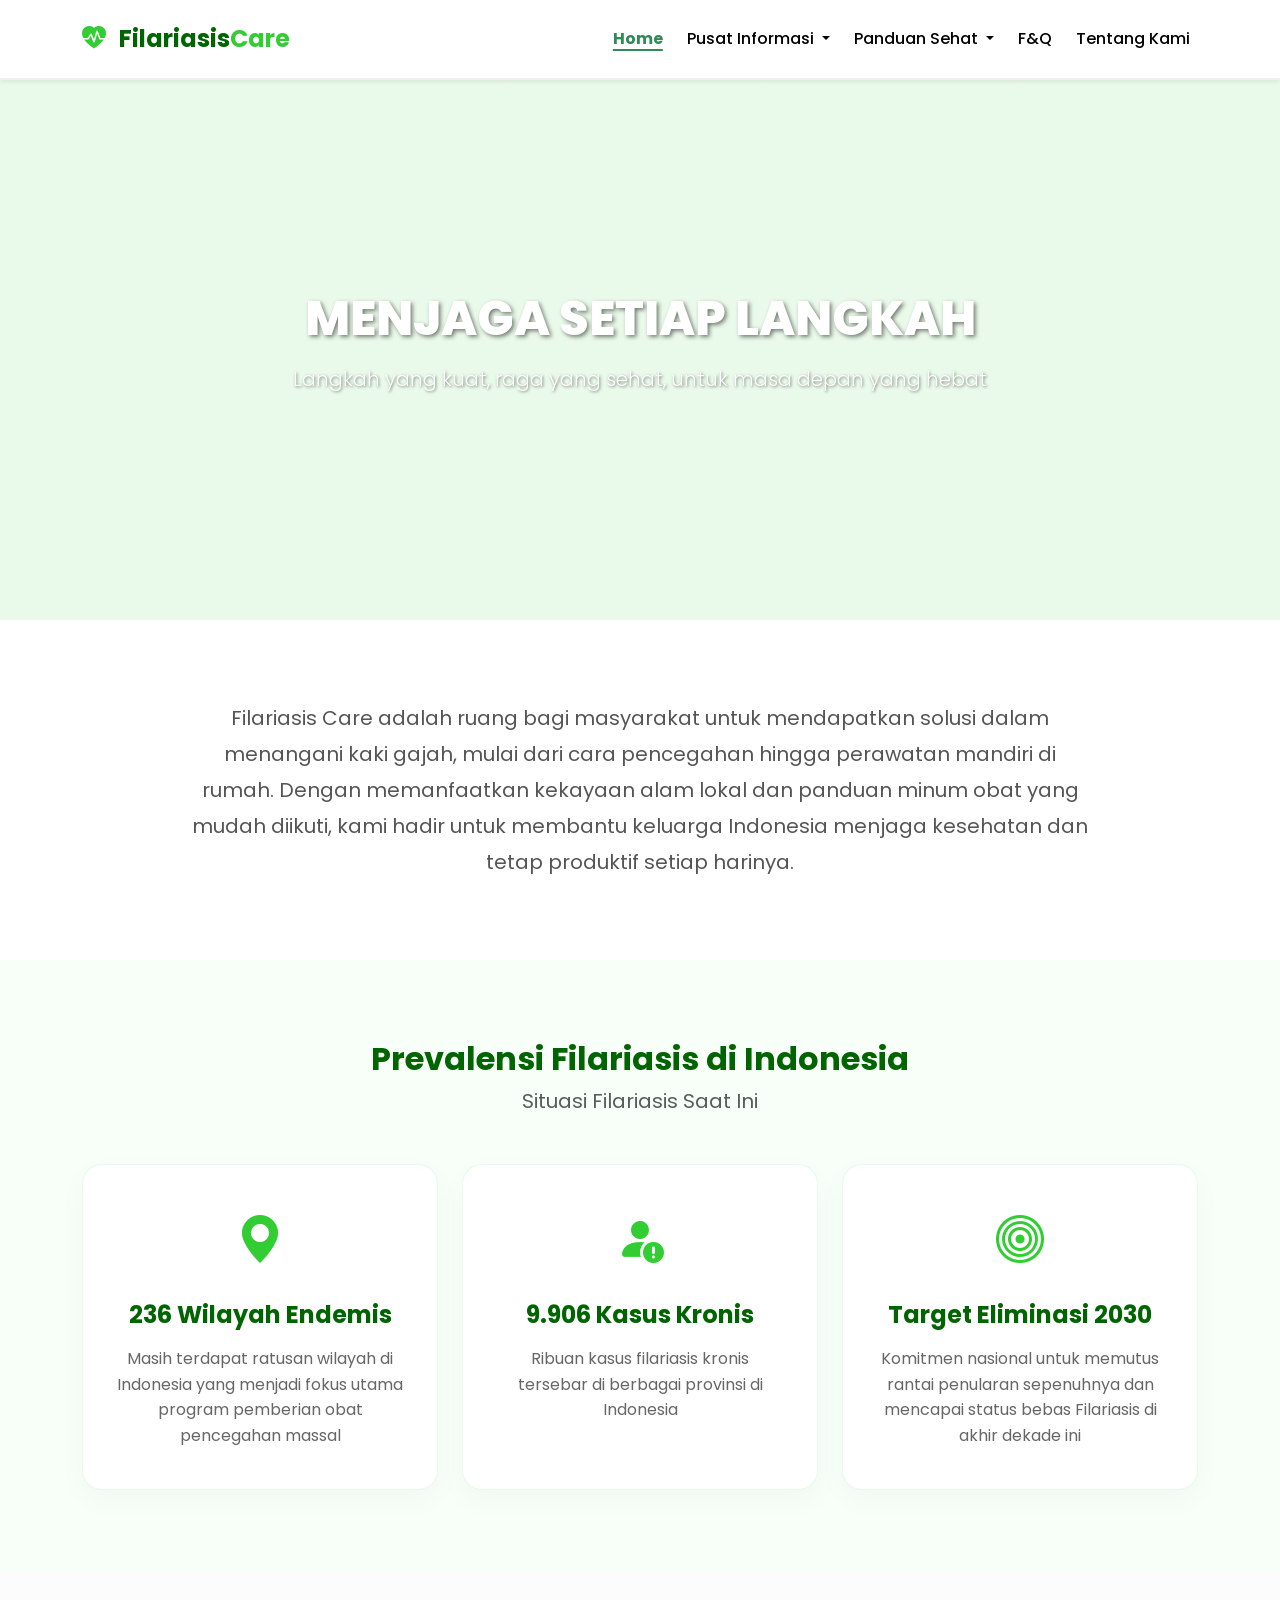
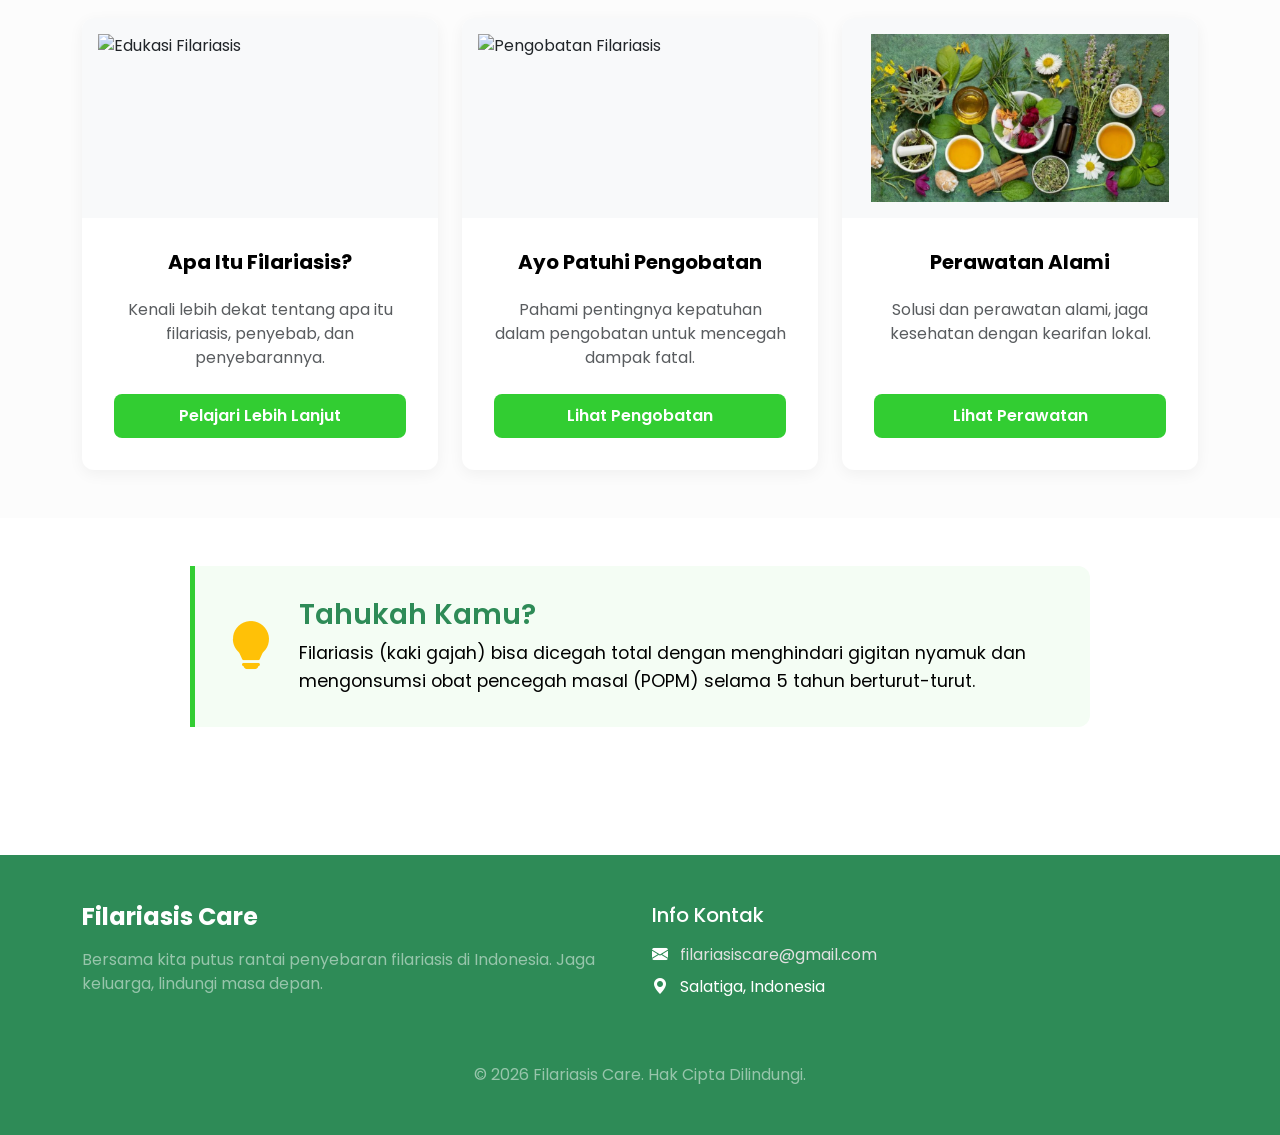
==== commit 8cc567a6: "footer update" ====
--- a/filariasis-care/index.html
+++ b/filariasis-care/index.html
@@ -218,7 +218,7 @@
                     <h5 class="text-white mb-3">Info Kontak</h5>
                     <ul class="list-unstyled">
                         <li class="mb-2"><i class="bi bi-envelope-fill me-2"></i> <a
-                                href="mailto:info@filariasiscare.id">info@filariasiscare.id</a></li>
+                                href="mailto:filariasiscare@gmail.com">filariasiscare@gmail.com</a></li>
                         <li><i class="bi bi-geo-alt-fill me-2"></i> Salatiga, Indonesia</li>
                     </ul>
                 </div>
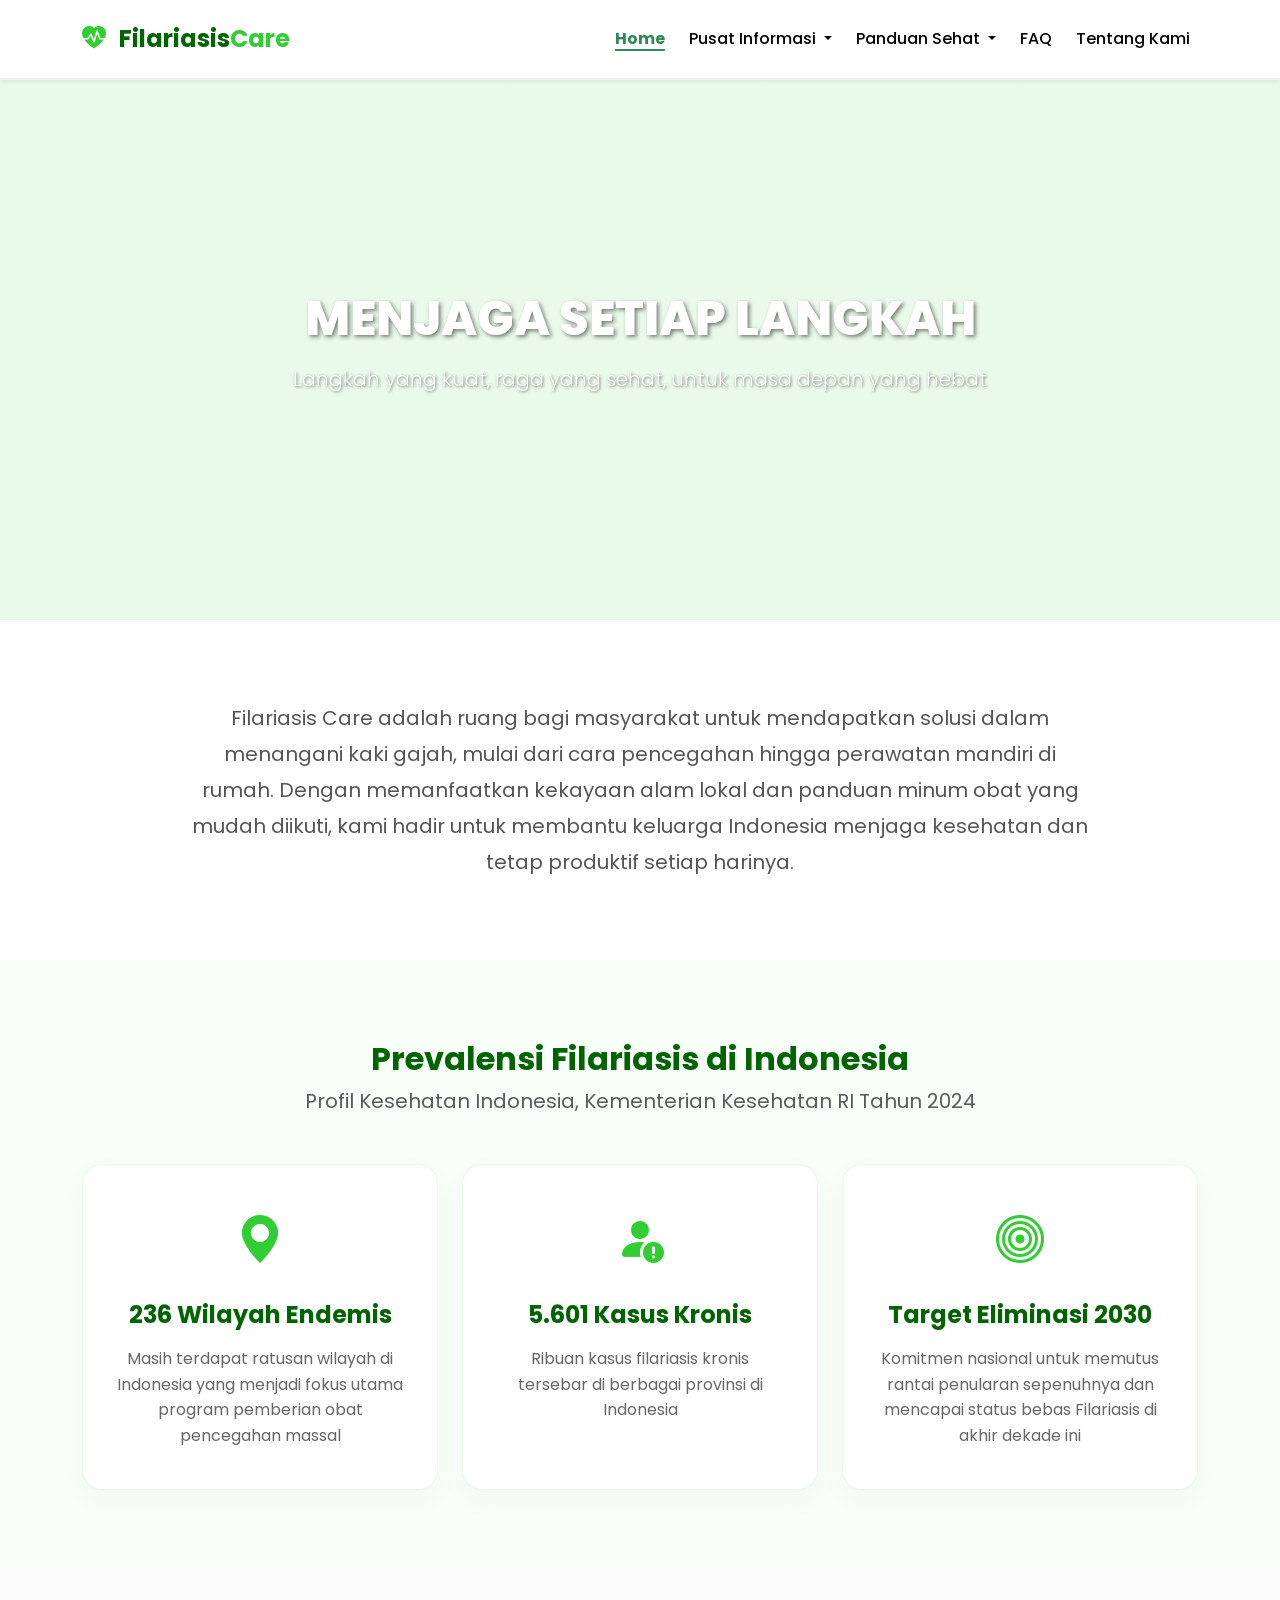
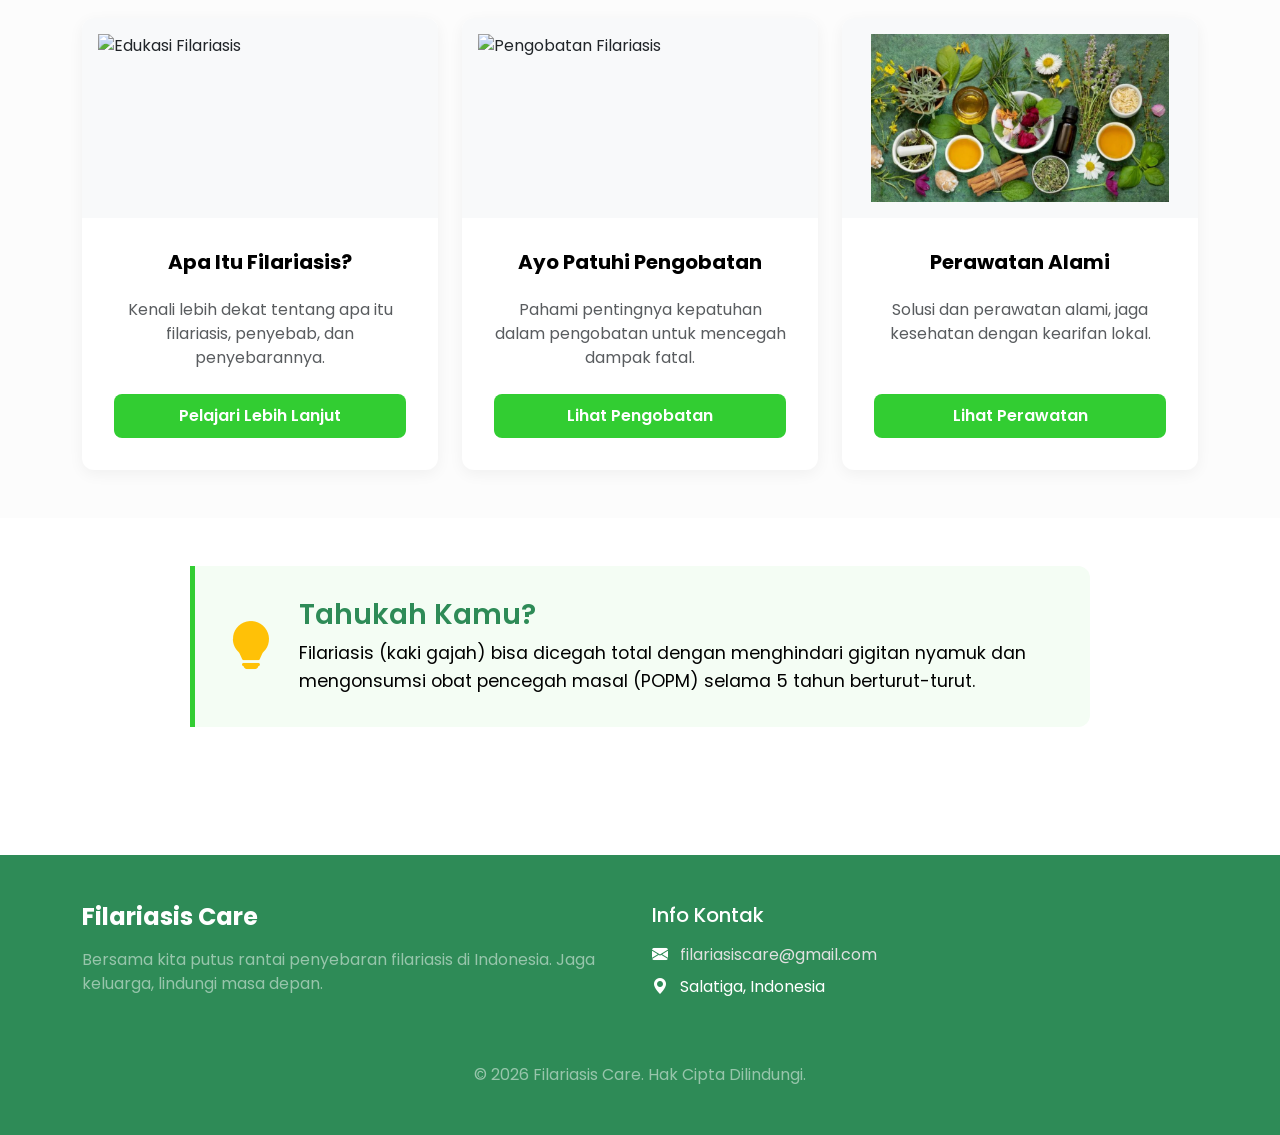
==== commit 549ca76f: "last update" ====
--- a/filariasis-care/index.html
+++ b/filariasis-care/index.html
@@ -56,7 +56,7 @@
                         </ul>
                     </li>
                     <li class="nav-item">
-                        <a class="nav-link" href="f-q.html">F&Q</a>
+                        <a class="nav-link" href="f-q.html">FAQ</a>
                     </li>
                     <li class="nav-item">
                         <a class="nav-link" href="tentang-kami.html">Tentang Kami</a>
@@ -93,7 +93,7 @@
             <div class="container">
                 <div class="text-center mb-5">
                     <h2 class="page-title mb-2">Prevalensi Filariasis di Indonesia</h2>
-                    <p class="text-muted fs-5">Situasi Filariasis Saat Ini</p>
+                    <p class="text-muted fs-5">Profil Kesehatan Indonesia, Kementerian Kesehatan RI Tahun 2024</p>
                 </div>
                 <div class="row g-4">
                     <!-- Card 1 -->
@@ -109,7 +109,7 @@
                     <div class="col-md-4">
                         <div class="prevalence-card text-center">
                             <i class="bi bi-person-fill-exclamation prevalence-icon"></i>
-                            <h3 class="prevalence-title">9.906 Kasus Kronis</h3>
+                            <h3 class="prevalence-title">5.601 Kasus Kronis</h3>
                             <p class="prevalence-text">Ribuan kasus filariasis kronis tersebar di berbagai provinsi di
                                 Indonesia</p>
                         </div>
--- a/filariasis-care/style.css
+++ b/filariasis-care/style.css
@@ -286,6 +286,24 @@
 .scrolling-wrapper .card {
   flex: 0 0 auto;
   width: 280px;
+}
+
+@media (min-width: 992px) {
+  .scrolling-wrapper .card {
+    width: calc((100% - (2 * 1.5rem)) / 3);
+  }
+}
+
+/* Custom styles for Mitos Fakta cards to fit images */
+.mitos-fakta-card .card-img-top-wrapper {
+  height: auto !important;
+  background-color: transparent !important;
+  padding: 0 !important;
+}
+
+.mitos-fakta-card .card-img-top-wrapper img {
+  padding: 0 !important;
+  object-fit: contain;
 }
 
 .scrolling-wrapper::-webkit-scrollbar {
